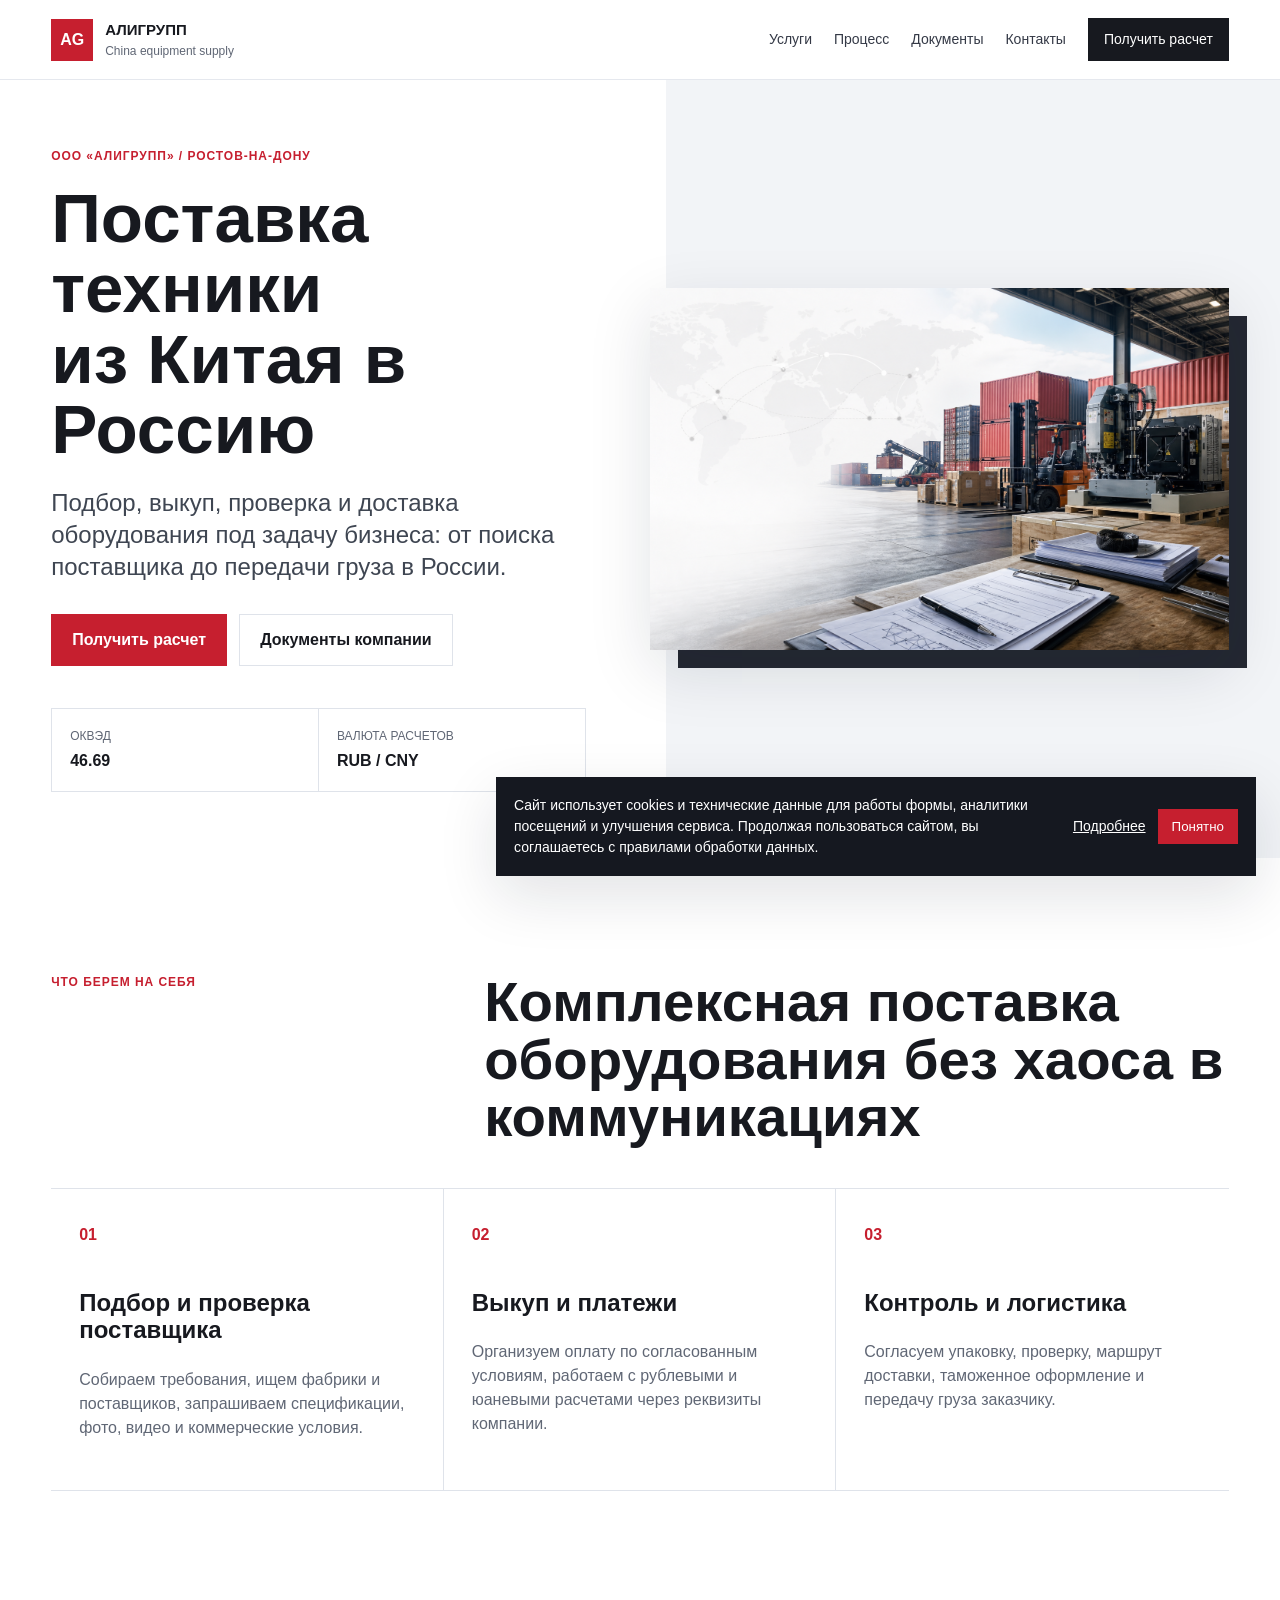
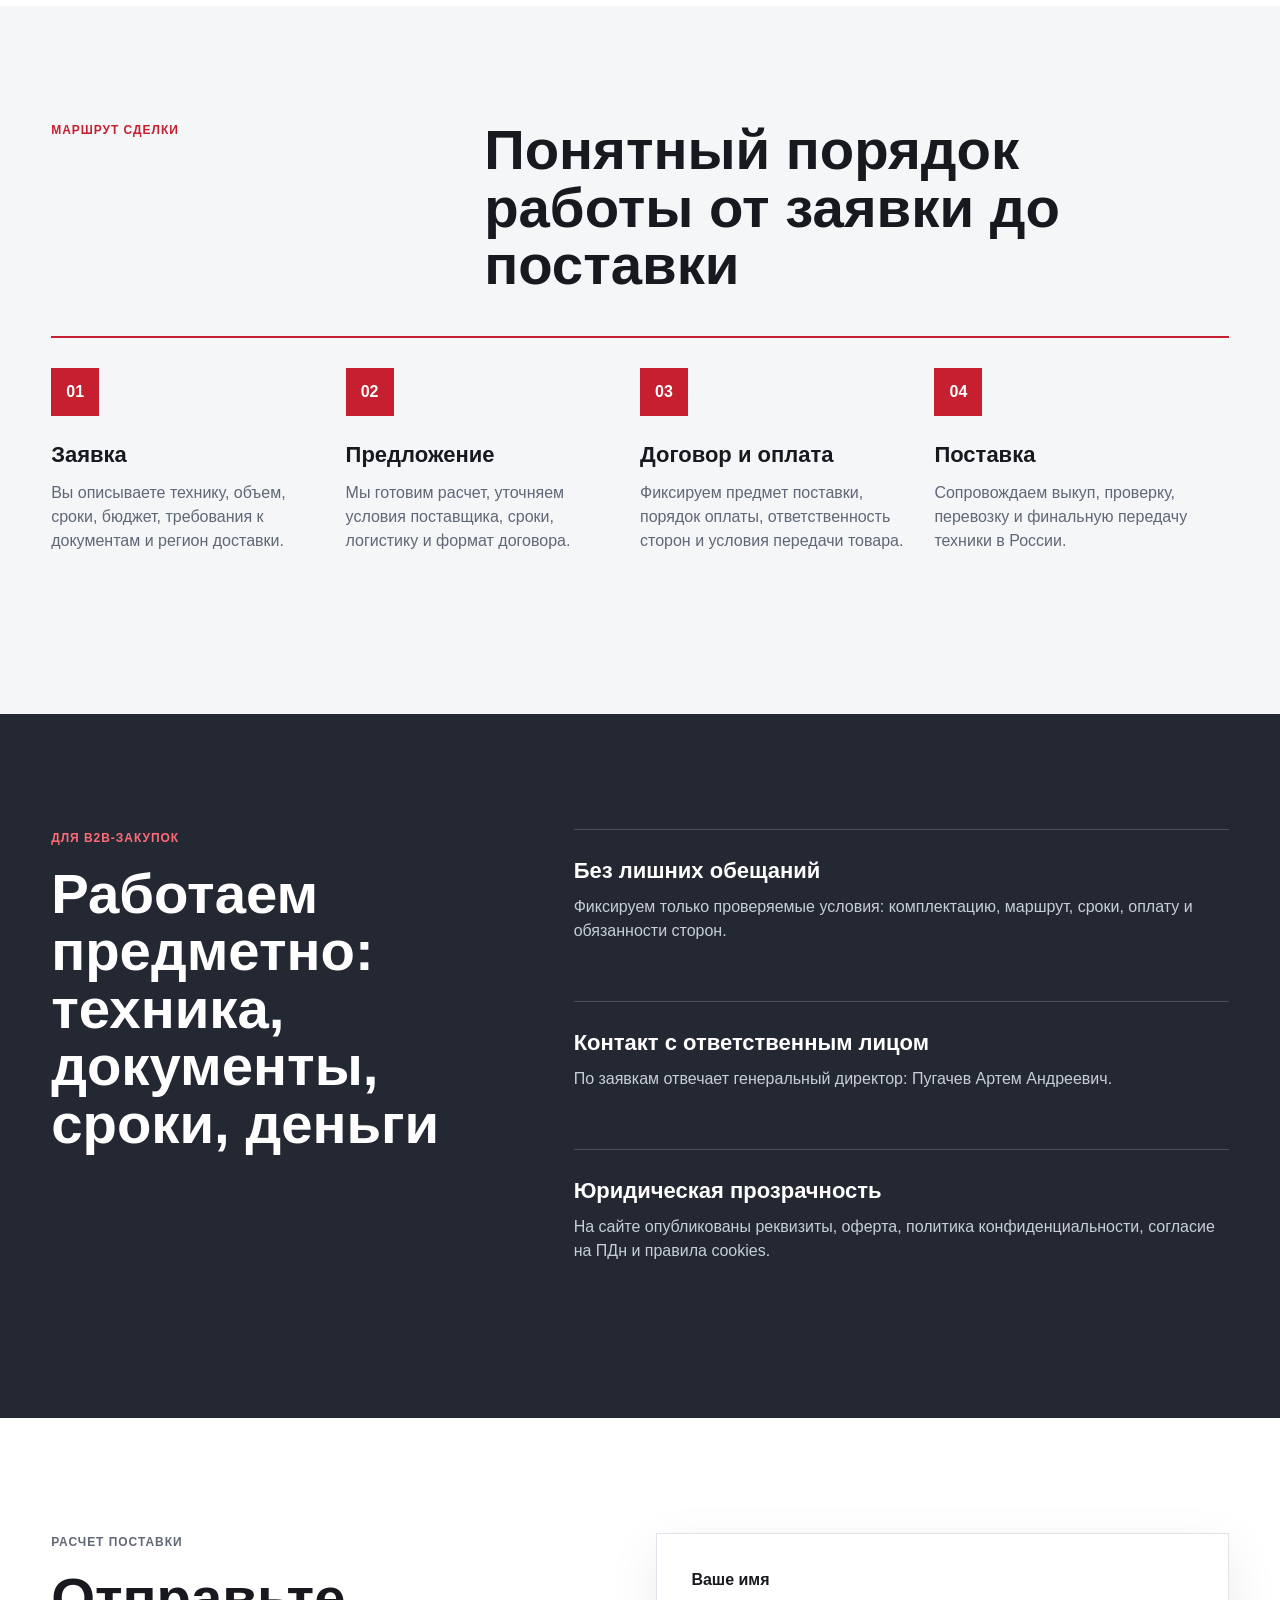
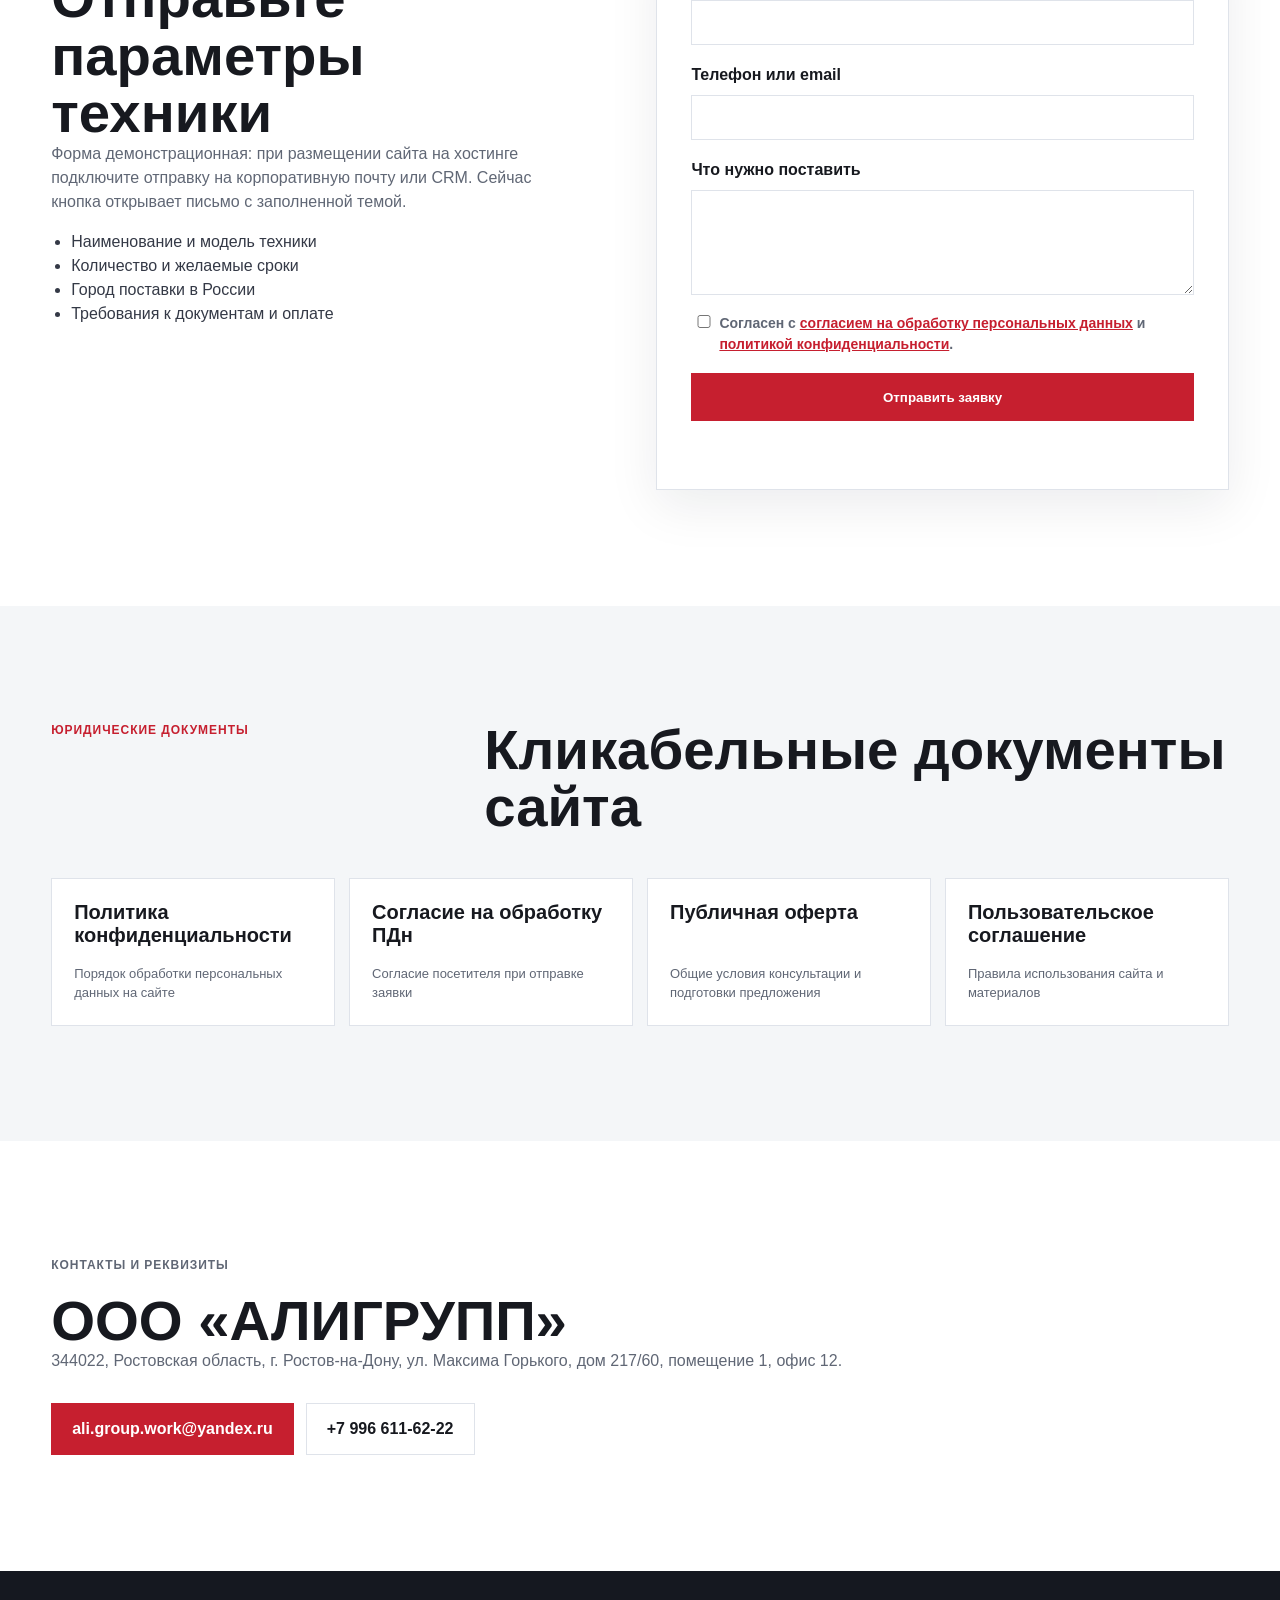
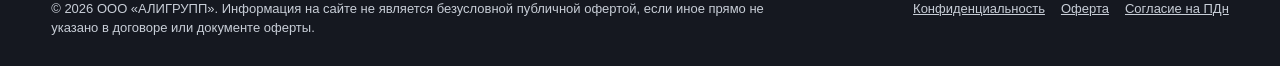
==== index.html @ bbbaea0d "initial" ====
<!doctype html>
<html lang="ru">
  <head>
    <meta charset="utf-8">
    <meta name="viewport" content="width=device-width, initial-scale=1">
    <title>АЛИГРУПП - поставка техники из Китая в Россию</title>
    <meta name="description" content="ООО «АЛИГРУПП»: подбор, выкуп, проверка и доставка оборудования из Китая в Россию для бизнеса.">
    <link rel="stylesheet" href="styles.css">
  </head>
  <body>
    <header class="site-header">
      <a class="brand" href="#top" aria-label="АЛИГРУПП">
        <span class="brand-mark">AG</span>
        <span>
          <strong>АЛИГРУПП</strong>
          <small>China equipment supply</small>
        </span>
      </a>
      <button class="menu-button" type="button" aria-expanded="false" aria-controls="site-nav">Меню</button>
      <nav id="site-nav" class="site-nav" aria-label="Основная навигация">
        <a href="#services">Услуги</a>
        <a href="#process">Процесс</a>
        <a href="#documents">Документы</a>
        <a href="#contacts">Контакты</a>
        <a class="nav-cta" href="#request">Получить расчет</a>
      </nav>
    </header>

    <main id="top">
      <section class="hero">
        <div class="hero-copy">
          <p class="section-code">ООО «АЛИГРУПП» / Ростов-на-Дону</p>
          <h1><span>Поставка техники</span><span>из Китая в Россию</span></h1>
          <p class="hero-lead">Подбор, выкуп, проверка и доставка оборудования под задачу бизнеса: от поиска поставщика до передачи груза в России.</p>
          <div class="hero-actions">
            <a class="button primary" href="#request">Получить расчет</a>
            <a class="button secondary" href="#documents">Документы компании</a>
          </div>
          <dl class="hero-facts">
            <div>
              <dt>ОКВЭД</dt>
              <dd>46.69</dd>
            </div>
            <div>
              <dt>Валюта расчетов</dt>
              <dd>RUB / CNY</dd>
            </div>
          </dl>
        </div>
        <div class="hero-media" aria-label="Логистика и техника">
          <img src="assets/hero-logistics.png" alt="Склад, оборудование и контейнеры для международной поставки">
        </div>
      </section>

      <section id="services" class="section services-section">
        <div class="section-head">
          <p class="section-code">Что берем на себя</p>
          <h2>Комплексная поставка оборудования без хаоса в коммуникациях</h2>
        </div>
        <div class="service-list">
          <article>
            <span>01</span>
            <h3>Подбор и проверка поставщика</h3>
            <p>Собираем требования, ищем фабрики и поставщиков, запрашиваем спецификации, фото, видео и коммерческие условия.</p>
          </article>
          <article>
            <span>02</span>
            <h3>Выкуп и платежи</h3>
            <p>Организуем оплату по согласованным условиям, работаем с рублевыми и юаневыми расчетами через реквизиты компании.</p>
          </article>
          <article>
            <span>03</span>
            <h3>Контроль и логистика</h3>
            <p>Согласуем упаковку, проверку, маршрут доставки, таможенное оформление и передачу груза заказчику.</p>
          </article>
        </div>
      </section>

      <section id="process" class="section process-section">
        <div class="process-intro">
          <p class="section-code">Маршрут сделки</p>
          <h2>Понятный порядок работы от заявки до поставки</h2>
        </div>
        <ol class="timeline">
          <li>
            <strong>Заявка</strong>
            <p>Вы описываете технику, объем, сроки, бюджет, требования к документам и регион доставки.</p>
          </li>
          <li>
            <strong>Предложение</strong>
            <p>Мы готовим расчет, уточняем условия поставщика, сроки, логистику и формат договора.</p>
          </li>
          <li>
            <strong>Договор и оплата</strong>
            <p>Фиксируем предмет поставки, порядок оплаты, ответственность сторон и условия передачи товара.</p>
          </li>
          <li>
            <strong>Поставка</strong>
            <p>Сопровождаем выкуп, проверку, перевозку и финальную передачу техники в России.</p>
          </li>
        </ol>
      </section>

      <section class="section trust-section">
        <div>
          <p class="section-code">Для B2B-закупок</p>
          <h2>Работаем предметно: техника, документы, сроки, деньги</h2>
        </div>
        <div class="trust-grid">
          <div>
            <strong>Без лишних обещаний</strong>
            <p>Фиксируем только проверяемые условия: комплектацию, маршрут, сроки, оплату и обязанности сторон.</p>
          </div>
          <div>
            <strong>Контакт с ответственным лицом</strong>
            <p>По заявкам отвечает генеральный директор: Пугачев Артем Андреевич.</p>
          </div>
          <div>
            <strong>Юридическая прозрачность</strong>
            <p>На сайте опубликованы реквизиты, оферта, политика конфиденциальности, согласие на ПДн и правила cookies.</p>
          </div>
        </div>
      </section>

      <section id="request" class="section request-section">
        <div class="request-copy">
          <p class="section-code">Расчет поставки</p>
          <h2>Отправьте параметры техники</h2>
          <p>Форма демонстрационная: при размещении сайта на хостинге подключите отправку на корпоративную почту или CRM. Сейчас кнопка открывает письмо с заполненной темой.</p>
          <ul>
            <li>Наименование и модель техники</li>
            <li>Количество и желаемые сроки</li>
            <li>Город поставки в России</li>
            <li>Требования к документам и оплате</li>
          </ul>
        </div>
        <form class="request-form" id="request-form">
          <label>
            <span>Ваше имя</span>
            <input name="name" autocomplete="name" required>
          </label>
          <label>
            <span>Телефон или email</span>
            <input name="contact" autocomplete="email" required>
          </label>
          <label>
            <span>Что нужно поставить</span>
            <textarea name="message" rows="5" required></textarea>
          </label>
          <label class="checkbox-row">
            <input type="checkbox" required>
            <span>Согласен с <a href="docs/consent.html" target="_blank" rel="noopener">согласием на обработку персональных данных</a> и <a href="docs/privacy.html" target="_blank" rel="noopener">политикой конфиденциальности</a>.</span>
          </label>
          <button class="button primary full" type="submit">Отправить заявку</button>
          <p class="form-note" id="form-note" role="status"></p>
        </form>
      </section>

      <section id="documents" class="section documents-section">
        <div class="section-head">
          <p class="section-code">Юридические документы</p>
          <h2>Кликабельные документы сайта</h2>
        </div>
        <div class="document-list">
          <a href="docs/privacy.html" target="_blank" rel="noopener">
            <span>Политика конфиденциальности</span>
            <small>Порядок обработки персональных данных на сайте</small>
          </a>
          <a href="docs/consent.html" target="_blank" rel="noopener">
            <span>Согласие на обработку ПДн</span>
            <small>Согласие посетителя при отправке заявки</small>
          </a>
          <a href="docs/offer.html" target="_blank" rel="noopener">
            <span>Публичная оферта</span>
            <small>Общие условия консультации и подготовки предложения</small>
          </a>
          <a href="docs/user-agreement.html" target="_blank" rel="noopener">
            <span>Пользовательское соглашение</span>
            <small>Правила использования сайта и материалов</small>
          </a>
        </div>
      </section>

      <section id="contacts" class="section contacts-section">
        <div>
          <p class="section-code">Контакты и реквизиты</p>
          <h2>ООО «АЛИГРУПП»</h2>
          <p>344022, Ростовская область, г. Ростов-на-Дону, ул. Максима Горького, дом 217/60, помещение 1, офис 12.</p>
          <div class="contact-actions">
            <a class="button primary" href="mailto:ali.group.work@yandex.ru">ali.group.work@yandex.ru</a>
            <a class="button secondary" href="tel:+79966116222">+7 996 611-62-22</a>
          </div>
        </div>
      </section>
    </main>

    <footer class="site-footer">
      <p>© 2026 ООО «АЛИГРУПП». Информация на сайте не является безусловной публичной офертой, если иное прямо не указано в договоре или документе оферты.</p>
      <div>
        <a href="docs/privacy.html">Конфиденциальность</a>
        <a href="docs/offer.html">Оферта</a>
        <a href="docs/consent.html">Согласие на ПДн</a>
      </div>
    </footer>

    <aside class="cookie-banner" id="cookie-banner" aria-label="Уведомление об использовании cookies">
      <p>Сайт использует cookies и технические данные для работы формы, аналитики посещений и улучшения сервиса. Продолжая пользоваться сайтом, вы соглашаетесь с правилами обработки данных.</p>
      <div>
        <a href="docs/privacy.html">Подробнее</a>
        <button type="button" id="accept-cookies">Понятно</button>
      </div>
    </aside>

    <script src="script.js"></script>
  </body>
</html>
---- styles.css ----
:root {
  --bg: #ffffff;
  --ink: #17191f;
  --muted: #606775;
  --line: #dfe3ea;
  --soft: #f4f6f8;
  --dark: #242832;
  --red: #c61f2f;
  --red-dark: #9f1724;
  --steel: #7c8795;
  --shadow: 0 20px 60px rgba(17, 24, 39, 0.12);
}

* {
  box-sizing: border-box;
}

html {
  scroll-behavior: smooth;
}

body {
  margin: 0;
  font-family: Inter, "Segoe UI", Arial, sans-serif;
  color: var(--ink);
  background: var(--bg);
  line-height: 1.5;
  overflow-x: hidden;
}

a {
  color: inherit;
}

img {
  display: block;
  max-width: 100%;
}

.site-header {
  position: sticky;
  top: 0;
  z-index: 20;
  display: flex;
  align-items: center;
  justify-content: space-between;
  gap: 24px;
  padding: 18px clamp(20px, 4vw, 64px);
  background: rgba(255, 255, 255, 0.92);
  border-bottom: 1px solid rgba(223, 227, 234, 0.8);
  backdrop-filter: blur(16px);
}

.brand {
  display: flex;
  align-items: center;
  gap: 12px;
  min-width: 0;
  text-decoration: none;
}

.brand-mark {
  display: grid;
  width: 42px;
  height: 42px;
  place-items: center;
  color: #fff;
  background: var(--red);
  font-weight: 800;
}

.brand strong {
  display: block;
  font-size: 15px;
  letter-spacing: 0;
}

.brand small {
  display: block;
  color: var(--muted);
  font-size: 12px;
}

.site-nav {
  display: flex;
  align-items: center;
  gap: 22px;
  color: #343946;
  font-size: 14px;
}

.site-nav a {
  text-decoration: none;
}

.nav-cta {
  padding: 11px 16px;
  color: #fff;
  background: var(--ink);
}

.menu-button {
  display: none;
  flex: 0 0 auto;
  border: 1px solid var(--line);
  background: #fff;
  padding: 10px 14px;
  font: inherit;
}

.hero {
  display: grid;
  grid-template-columns: minmax(0, 0.48fr) minmax(420px, 0.52fr);
  gap: clamp(28px, 5vw, 72px);
  align-items: center;
  padding: clamp(42px, 5.2vw, 74px) clamp(20px, 4vw, 64px);
  background: linear-gradient(90deg, #fff 0%, #fff 52%, #f2f4f7 52%, #f2f4f7 100%);
}

.section-code {
  margin: 0 0 18px;
  color: var(--red);
  font-size: 12px;
  font-weight: 800;
  letter-spacing: 0.08em;
  text-transform: uppercase;
}

h1,
h2,
h3,
p {
  margin-top: 0;
}

h1 {
  max-width: 720px;
  margin-bottom: 22px;
  font-size: clamp(42px, 5.4vw, 74px);
  line-height: 1.02;
  letter-spacing: 0;
}

h1 span {
  display: block;
}

.hero-lead {
  max-width: 620px;
  color: #3f4652;
  font-size: clamp(18px, 2vw, 24px);
  line-height: 1.35;
}

.hero-actions,
.contact-actions {
  display: flex;
  flex-wrap: wrap;
  gap: 12px;
  margin-top: 30px;
}

.button {
  display: inline-flex;
  align-items: center;
  justify-content: center;
  min-height: 48px;
  padding: 13px 20px;
  border: 1px solid transparent;
  font-weight: 750;
  text-decoration: none;
  cursor: pointer;
}

.button.primary {
  color: #fff;
  background: var(--red);
}

.button.primary:hover,
.button.primary:focus-visible {
  background: var(--red-dark);
}

.button.secondary {
  color: var(--ink);
  background: #fff;
  border-color: var(--line);
}

.button.full {
  width: 100%;
}

.hero-facts {
  display: grid;
  grid-template-columns: repeat(2, minmax(0, 1fr));
  gap: 1px;
  max-width: 620px;
  margin: 42px 0 0;
  background: var(--line);
  border: 1px solid var(--line);
}

.hero-facts div {
  padding: 18px;
  background: #fff;
}

dt {
  color: var(--muted);
  font-size: 12px;
  text-transform: uppercase;
}

dd {
  margin: 4px 0 0;
  font-weight: 800;
}

.hero-media {
  position: relative;
}

.hero-media::before {
  content: "";
  position: absolute;
  inset: 28px -18px -18px 28px;
  background: var(--dark);
}

.hero-media img {
  position: relative;
  width: 100%;
  aspect-ratio: 16 / 10;
  object-fit: cover;
  box-shadow: var(--shadow);
}

.section {
  padding: clamp(72px, 9vw, 128px) clamp(20px, 4vw, 64px);
}

.section-head,
.process-intro {
  display: grid;
  grid-template-columns: minmax(180px, 0.35fr) minmax(0, 0.65fr);
  gap: 32px;
  align-items: start;
  margin-bottom: 42px;
}

h2 {
  max-width: 820px;
  margin-bottom: 0;
  font-size: clamp(32px, 4.4vw, 62px);
  line-height: 1.02;
  letter-spacing: 0;
}

h3 {
  font-size: 24px;
  line-height: 1.15;
}

.service-list {
  display: grid;
  grid-template-columns: repeat(3, minmax(0, 1fr));
  border-top: 1px solid var(--line);
  border-bottom: 1px solid var(--line);
}

.service-list article {
  min-height: 280px;
  padding: 34px 28px;
  border-right: 1px solid var(--line);
}

.service-list article:last-child {
  border-right: 0;
}

.service-list span {
  display: block;
  margin-bottom: 42px;
  color: var(--red);
  font-weight: 800;
}

.service-list p,
.timeline p,
.trust-grid p,
.request-copy p,
.contacts-section p {
  color: var(--muted);
}

.process-section,
.documents-section {
  background: var(--soft);
}

.timeline {
  display: grid;
  grid-template-columns: repeat(4, minmax(0, 1fr));
  gap: 0;
  padding: 0;
  margin: 0;
  list-style: none;
  counter-reset: steps;
}

.timeline li {
  position: relative;
  padding: 30px 24px 30px 0;
  border-top: 2px solid var(--red);
}

.timeline li::before {
  counter-increment: steps;
  content: counter(steps, decimal-leading-zero);
  display: inline-grid;
  width: 48px;
  height: 48px;
  margin-bottom: 22px;
  place-items: center;
  color: #fff;
  background: var(--red);
  font-weight: 800;
}

.timeline strong {
  display: block;
  margin-bottom: 10px;
  font-size: 22px;
}

.trust-section {
  display: grid;
  grid-template-columns: minmax(260px, 0.42fr) minmax(0, 0.58fr);
  gap: 48px;
  color: #fff;
  background: var(--dark);
}

.trust-section .section-code {
  color: #ff6c78;
}

.trust-grid {
  display: grid;
  gap: 18px;
}

.trust-grid div {
  padding: 24px 0;
  border-top: 1px solid rgba(255, 255, 255, 0.18);
}

.trust-grid strong {
  display: block;
  margin-bottom: 8px;
  font-size: 22px;
}

.trust-grid p {
  color: #c8ced7;
}

.request-section {
  display: grid;
  grid-template-columns: minmax(260px, 0.48fr) minmax(320px, 0.52fr);
  gap: clamp(32px, 6vw, 86px);
  align-items: start;
}

.request-copy ul {
  padding-left: 20px;
  color: #343946;
}

.request-form {
  padding: 34px;
  background: #fff;
  border: 1px solid var(--line);
  box-shadow: 0 16px 48px rgba(17, 24, 39, 0.08);
}

.request-form label {
  display: grid;
  gap: 8px;
  margin-bottom: 18px;
  font-weight: 750;
}

input,
textarea {
  width: 100%;
  border: 1px solid var(--line);
  padding: 14px 14px;
  font: 16px/1.4 inherit;
  color: var(--ink);
  background: #fff;
}

textarea {
  resize: vertical;
}

input:focus,
textarea:focus,
button:focus-visible,
a:focus-visible {
  outline: 3px solid rgba(198, 31, 47, 0.22);
  outline-offset: 2px;
}

.checkbox-row {
  grid-template-columns: 20px 1fr;
  align-items: start;
  color: var(--muted);
  font-size: 14px;
  font-weight: 500;
}

.checkbox-row input {
  width: 18px;
  margin-top: 2px;
}

.checkbox-row a {
  color: var(--red);
}

.form-note {
  min-height: 20px;
  margin: 14px 0 0;
  color: var(--muted);
  font-size: 14px;
}

.document-list {
  display: grid;
  grid-template-columns: repeat(4, minmax(0, 1fr));
  gap: 14px;
}

.document-list a {
  display: grid;
  min-height: 148px;
  align-content: space-between;
  padding: 22px;
  color: var(--ink);
  background: #fff;
  border: 1px solid var(--line);
  text-decoration: none;
}

.document-list a:hover {
  border-color: var(--red);
}

.document-list span {
  font-size: 20px;
  font-weight: 800;
  line-height: 1.15;
}

.document-list small {
  color: var(--muted);
  font-size: 13px;
}

.contacts-section {
  max-width: 980px;
}

.requisites {
  display: grid;
  gap: 0;
  margin: 0;
  border-top: 1px solid var(--line);
}

.requisites div {
  display: grid;
  grid-template-columns: 170px 1fr;
  gap: 20px;
  padding: 16px 0;
  border-bottom: 1px solid var(--line);
}

.requisites dd {
  word-break: break-word;
}

.site-footer {
  display: flex;
  justify-content: space-between;
  gap: 28px;
  padding: 28px clamp(20px, 4vw, 64px);
  color: #c8ced7;
  background: #151820;
  font-size: 13px;
}

.site-footer p {
  max-width: 760px;
  margin: 0;
}

.site-footer div {
  display: flex;
  flex-wrap: wrap;
  gap: 16px;
}

.cookie-banner {
  position: fixed;
  right: 24px;
  bottom: 24px;
  z-index: 30;
  display: grid;
  grid-template-columns: 1fr auto;
  gap: 18px;
  max-width: 760px;
  padding: 18px;
  color: #fff;
  background: #151820;
  box-shadow: var(--shadow);
}

.cookie-banner[hidden] {
  display: none;
}

.cookie-banner p {
  margin: 0;
  font-size: 14px;
}

.cookie-banner div {
  display: flex;
  align-items: center;
  gap: 12px;
}

.cookie-banner a {
  color: #fff;
  font-size: 14px;
}

.cookie-banner button {
  border: 0;
  padding: 10px 14px;
  color: #fff;
  background: var(--red);
  font: 750 14px/1 inherit;
  cursor: pointer;
}

@media (max-width: 980px) {
  .menu-button {
    display: inline-flex;
  }

  .site-nav {
    position: absolute;
    top: 100%;
    right: 20px;
    left: 20px;
    display: none;
    flex-direction: column;
    align-items: stretch;
    padding: 16px;
    background: #fff;
    border: 1px solid var(--line);
    box-shadow: var(--shadow);
  }

  .site-nav.open {
    display: flex;
  }

  .hero,
  .section-head,
  .process-intro,
  .trust-section,
  .request-section,
  .contacts-section {
    grid-template-columns: 1fr;
  }

  .hero {
    min-height: auto;
    background: #fff;
  }

  .hero-media::before {
    inset: 18px -10px -10px 18px;
  }

  .service-list,
  .timeline,
  .document-list {
    grid-template-columns: 1fr 1fr;
  }
}

@media (max-width: 640px) {
  .site-header {
    justify-content: flex-start;
    padding: 14px 16px;
  }

  .menu-button {
    position: relative;
    width: 44px;
    height: 44px;
    margin-left: 14px;
    padding: 0;
    overflow: hidden;
    color: transparent;
  }

  .menu-button::before {
    content: "";
    position: absolute;
    left: 12px;
    top: 14px;
    width: 18px;
    height: 2px;
    background: var(--ink);
    box-shadow: 0 7px 0 var(--ink), 0 14px 0 var(--ink);
  }

  .brand small {
    display: none;
  }

  h1 {
    font-size: 32px;
    line-height: 1.06;
  }

  .hero-lead {
    font-size: 18px;
  }

  .hero-copy,
  .hero-media {
    max-width: 350px;
  }

  .hero-actions .button,
  .contact-actions .button {
    width: 100%;
  }

  .hero-media::before {
    inset: 10px -6px -6px 10px;
  }

  .hero-facts,
  .service-list,
  .timeline,
  .document-list {
    grid-template-columns: 1fr;
  }

  .service-list article {
    min-height: auto;
    border-right: 0;
    border-bottom: 1px solid var(--line);
  }

  .request-form {
    padding: 22px;
  }

  .requisites div {
    grid-template-columns: 1fr;
    gap: 4px;
  }

  .site-footer,
  .cookie-banner {
    display: grid;
  }

  .cookie-banner {
    right: 12px;
    bottom: 12px;
    left: 12px;
    grid-template-columns: 1fr;
    max-width: calc(100vw - 24px);
  }
}
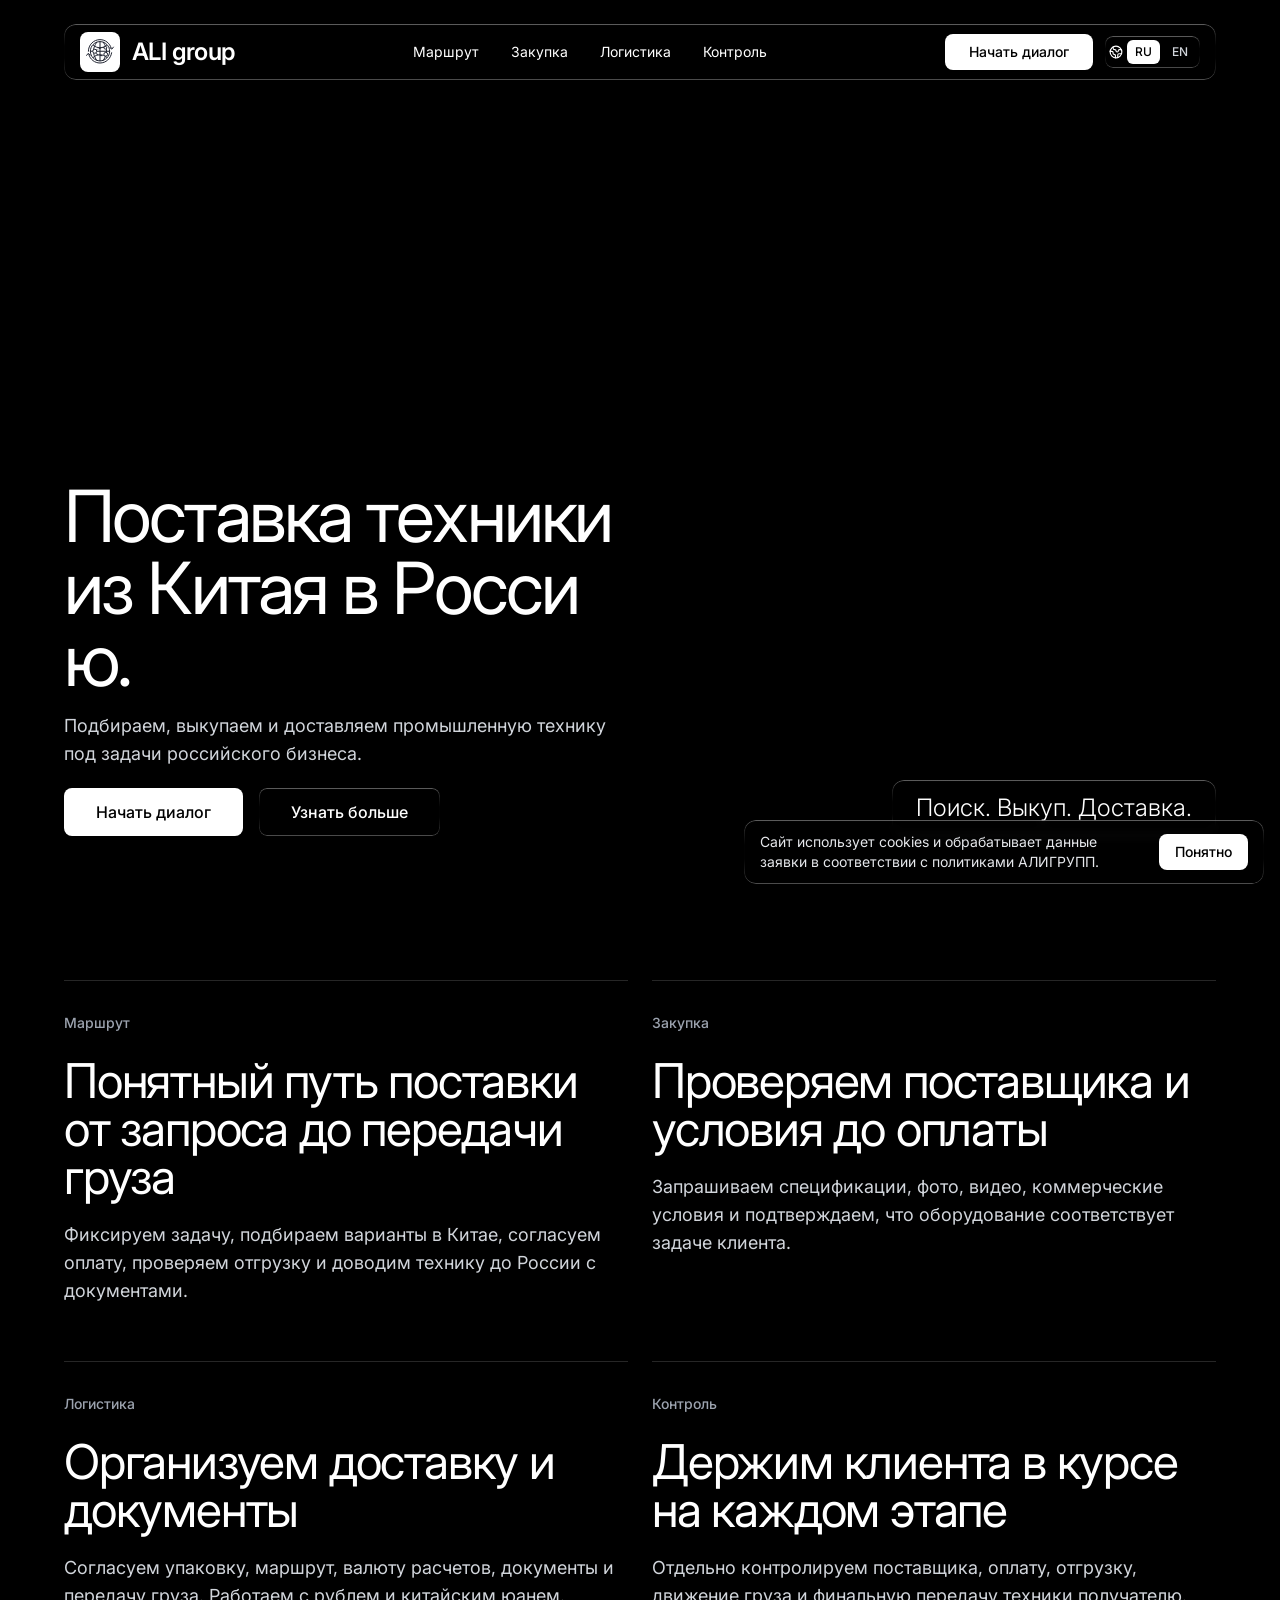
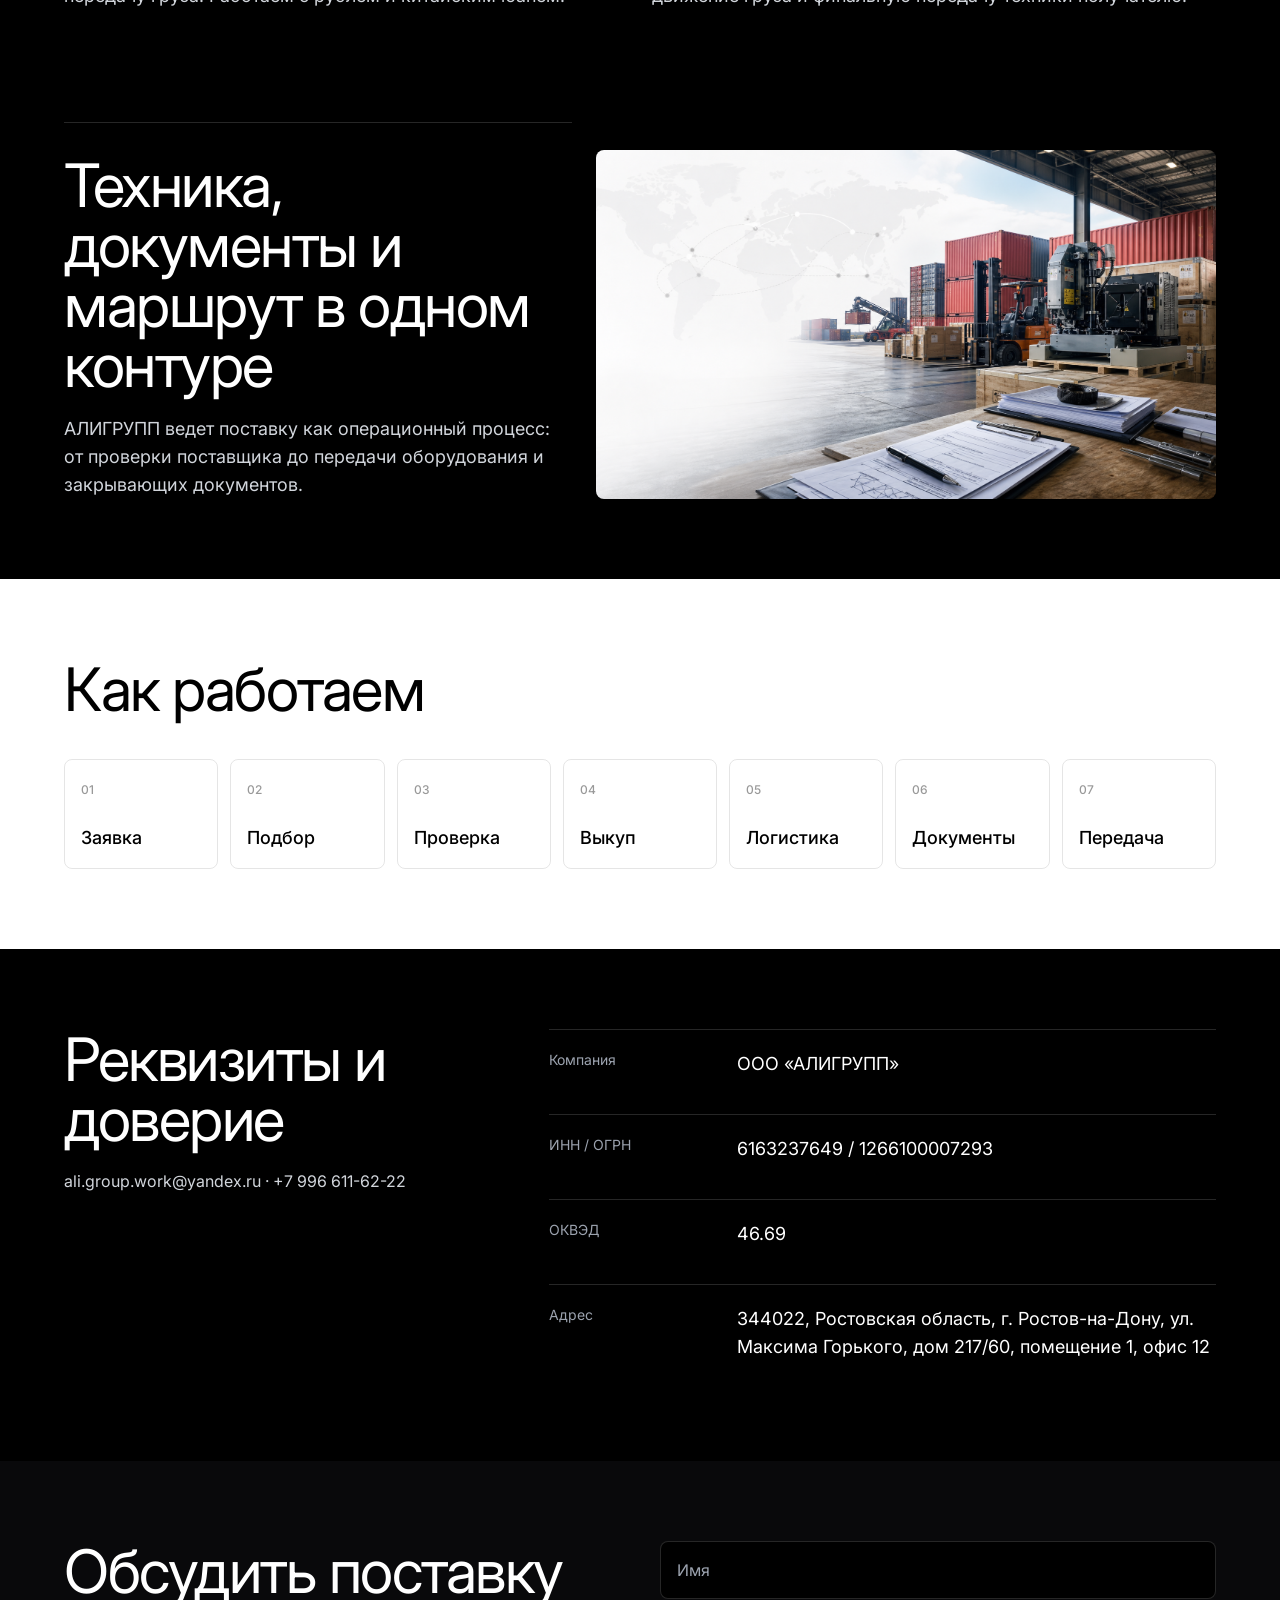
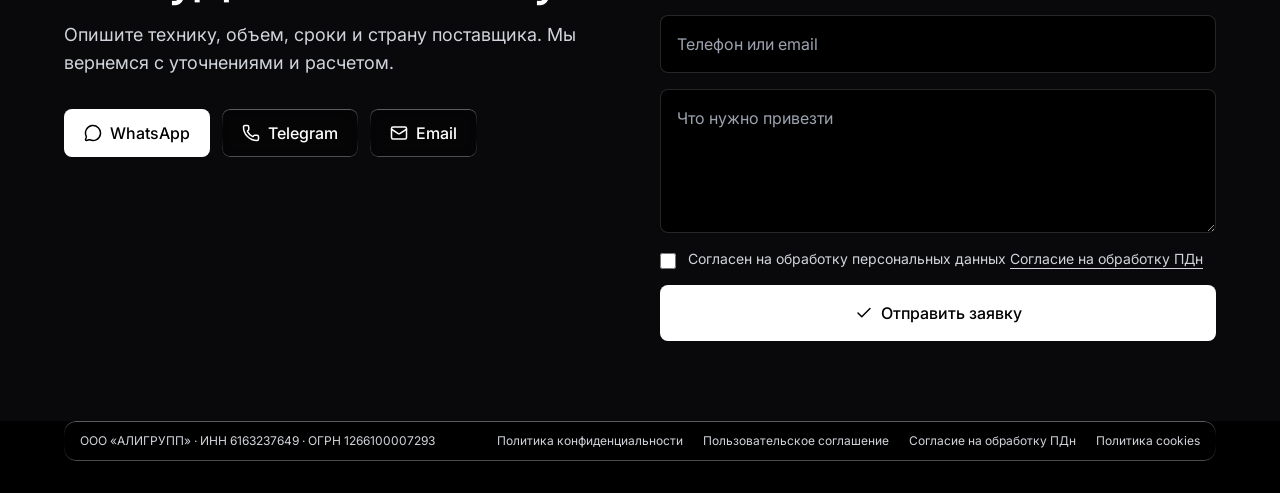
==== commit 1574eaee: "anims" ====
--- a/index.html
+++ b/index.html
@@ -1,216 +1,32 @@
 <!doctype html>
 <html lang="ru">
   <head>
-    <meta charset="utf-8">
-    <meta name="viewport" content="width=device-width, initial-scale=1">
-    <title>АЛИГРУПП - поставка техники из Китая в Россию</title>
-    <meta name="description" content="ООО «АЛИГРУПП»: подбор, выкуп, проверка и доставка оборудования из Китая в Россию для бизнеса.">
-    <link rel="stylesheet" href="styles.css">
+    <meta charset="UTF-8" />
+    <meta name="viewport" content="width=device-width, initial-scale=1.0" />
+    <title>АЛИГРУПП - поставка техники и оборудования из Китая в Россию</title>
+    <meta
+      name="description"
+      content="ООО «АЛИГРУПП»: подбор поставщика, выкуп, проверка, документы и логистика техники из Китая в Россию. Ростов-на-Дону, ИНН 6163237649."
+    />
+    <meta name="theme-color" content="#000000" />
+    <meta property="og:type" content="website" />
+    <meta property="og:title" content="АЛИГРУПП - поставка техники из Китая в Россию" />
+    <meta
+      property="og:description"
+      content="Поставка промышленной техники из Китая: подбор, закупка, контроль, логистика и документы."
+    />
+    <meta property="og:image" content="/hero-logistics.png" />
+    <meta property="og:locale" content="ru_RU" />
+    <meta name="twitter:card" content="summary_large_image" />
+    <link rel="preconnect" href="https://fonts.googleapis.com" />
+    <link rel="preconnect" href="https://fonts.gstatic.com" crossorigin />
+    <link href="https://fonts.googleapis.com/css2?family=Inter:wght@300;400;500;600&display=swap" rel="stylesheet" />
+    <link rel="icon" href="/logo.svg" type="image/svg+xml" />
+    <link rel="manifest" href="/site.webmanifest" />
+    <script type="module" crossorigin src="/assets/index-BDWElIlj.js"></script>
+    <link rel="stylesheet" crossorigin href="/assets/index-CNTruBJc.css">
   </head>
   <body>
-    <header class="site-header">
-      <a class="brand" href="#top" aria-label="АЛИГРУПП">
-        <span class="brand-mark">AG</span>
-        <span>
-          <strong>АЛИГРУПП</strong>
-          <small>China equipment supply</small>
-        </span>
-      </a>
-      <button class="menu-button" type="button" aria-expanded="false" aria-controls="site-nav">Меню</button>
-      <nav id="site-nav" class="site-nav" aria-label="Основная навигация">
-        <a href="#services">Услуги</a>
-        <a href="#process">Процесс</a>
-        <a href="#documents">Документы</a>
-        <a href="#contacts">Контакты</a>
-        <a class="nav-cta" href="#request">Получить расчет</a>
-      </nav>
-    </header>
-
-    <main id="top">
-      <section class="hero">
-        <div class="hero-copy">
-          <p class="section-code">ООО «АЛИГРУПП» / Ростов-на-Дону</p>
-          <h1><span>Поставка техники</span><span>из Китая в Россию</span></h1>
-          <p class="hero-lead">Подбор, выкуп, проверка и доставка оборудования под задачу бизнеса: от поиска поставщика до передачи груза в России.</p>
-          <div class="hero-actions">
-            <a class="button primary" href="#request">Получить расчет</a>
-            <a class="button secondary" href="#documents">Документы компании</a>
-          </div>
-          <dl class="hero-facts">
-            <div>
-              <dt>ОКВЭД</dt>
-              <dd>46.69</dd>
-            </div>
-            <div>
-              <dt>Валюта расчетов</dt>
-              <dd>RUB / CNY</dd>
-            </div>
-          </dl>
-        </div>
-        <div class="hero-media" aria-label="Логистика и техника">
-          <img src="assets/hero-logistics.png" alt="Склад, оборудование и контейнеры для международной поставки">
-        </div>
-      </section>
-
-      <section id="services" class="section services-section">
-        <div class="section-head">
-          <p class="section-code">Что берем на себя</p>
-          <h2>Комплексная поставка оборудования без хаоса в коммуникациях</h2>
-        </div>
-        <div class="service-list">
-          <article>
-            <span>01</span>
-            <h3>Подбор и проверка поставщика</h3>
-            <p>Собираем требования, ищем фабрики и поставщиков, запрашиваем спецификации, фото, видео и коммерческие условия.</p>
-          </article>
-          <article>
-            <span>02</span>
-            <h3>Выкуп и платежи</h3>
-            <p>Организуем оплату по согласованным условиям, работаем с рублевыми и юаневыми расчетами через реквизиты компании.</p>
-          </article>
-          <article>
-            <span>03</span>
-            <h3>Контроль и логистика</h3>
-            <p>Согласуем упаковку, проверку, маршрут доставки, таможенное оформление и передачу груза заказчику.</p>
-          </article>
-        </div>
-      </section>
-
-      <section id="process" class="section process-section">
-        <div class="process-intro">
-          <p class="section-code">Маршрут сделки</p>
-          <h2>Понятный порядок работы от заявки до поставки</h2>
-        </div>
-        <ol class="timeline">
-          <li>
-            <strong>Заявка</strong>
-            <p>Вы описываете технику, объем, сроки, бюджет, требования к документам и регион доставки.</p>
-          </li>
-          <li>
-            <strong>Предложение</strong>
-            <p>Мы готовим расчет, уточняем условия поставщика, сроки, логистику и формат договора.</p>
-          </li>
-          <li>
-            <strong>Договор и оплата</strong>
-            <p>Фиксируем предмет поставки, порядок оплаты, ответственность сторон и условия передачи товара.</p>
-          </li>
-          <li>
-            <strong>Поставка</strong>
-            <p>Сопровождаем выкуп, проверку, перевозку и финальную передачу техники в России.</p>
-          </li>
-        </ol>
-      </section>
-
-      <section class="section trust-section">
-        <div>
-          <p class="section-code">Для B2B-закупок</p>
-          <h2>Работаем предметно: техника, документы, сроки, деньги</h2>
-        </div>
-        <div class="trust-grid">
-          <div>
-            <strong>Без лишних обещаний</strong>
-            <p>Фиксируем только проверяемые условия: комплектацию, маршрут, сроки, оплату и обязанности сторон.</p>
-          </div>
-          <div>
-            <strong>Контакт с ответственным лицом</strong>
-            <p>По заявкам отвечает генеральный директор: Пугачев Артем Андреевич.</p>
-          </div>
-          <div>
-            <strong>Юридическая прозрачность</strong>
-            <p>На сайте опубликованы реквизиты, оферта, политика конфиденциальности, согласие на ПДн и правила cookies.</p>
-          </div>
-        </div>
-      </section>
-
-      <section id="request" class="section request-section">
-        <div class="request-copy">
-          <p class="section-code">Расчет поставки</p>
-          <h2>Отправьте параметры техники</h2>
-          <p>Форма демонстрационная: при размещении сайта на хостинге подключите отправку на корпоративную почту или CRM. Сейчас кнопка открывает письмо с заполненной темой.</p>
-          <ul>
-            <li>Наименование и модель техники</li>
-            <li>Количество и желаемые сроки</li>
-            <li>Город поставки в России</li>
-            <li>Требования к документам и оплате</li>
-          </ul>
-        </div>
-        <form class="request-form" id="request-form">
-          <label>
-            <span>Ваше имя</span>
-            <input name="name" autocomplete="name" required>
-          </label>
-          <label>
-            <span>Телефон или email</span>
-            <input name="contact" autocomplete="email" required>
-          </label>
-          <label>
-            <span>Что нужно поставить</span>
-            <textarea name="message" rows="5" required></textarea>
-          </label>
-          <label class="checkbox-row">
-            <input type="checkbox" required>
-            <span>Согласен с <a href="docs/consent.html" target="_blank" rel="noopener">согласием на обработку персональных данных</a> и <a href="docs/privacy.html" target="_blank" rel="noopener">политикой конфиденциальности</a>.</span>
-          </label>
-          <button class="button primary full" type="submit">Отправить заявку</button>
-          <p class="form-note" id="form-note" role="status"></p>
-        </form>
-      </section>
-
-      <section id="documents" class="section documents-section">
-        <div class="section-head">
-          <p class="section-code">Юридические документы</p>
-          <h2>Кликабельные документы сайта</h2>
-        </div>
-        <div class="document-list">
-          <a href="docs/privacy.html" target="_blank" rel="noopener">
-            <span>Политика конфиденциальности</span>
-            <small>Порядок обработки персональных данных на сайте</small>
-          </a>
-          <a href="docs/consent.html" target="_blank" rel="noopener">
-            <span>Согласие на обработку ПДн</span>
-            <small>Согласие посетителя при отправке заявки</small>
-          </a>
-          <a href="docs/offer.html" target="_blank" rel="noopener">
-            <span>Публичная оферта</span>
-            <small>Общие условия консультации и подготовки предложения</small>
-          </a>
-          <a href="docs/user-agreement.html" target="_blank" rel="noopener">
-            <span>Пользовательское соглашение</span>
-            <small>Правила использования сайта и материалов</small>
-          </a>
-        </div>
-      </section>
-
-      <section id="contacts" class="section contacts-section">
-        <div>
-          <p class="section-code">Контакты и реквизиты</p>
-          <h2>ООО «АЛИГРУПП»</h2>
-          <p>344022, Ростовская область, г. Ростов-на-Дону, ул. Максима Горького, дом 217/60, помещение 1, офис 12.</p>
-          <div class="contact-actions">
-            <a class="button primary" href="mailto:ali.group.work@yandex.ru">ali.group.work@yandex.ru</a>
-            <a class="button secondary" href="tel:+79966116222">+7 996 611-62-22</a>
-          </div>
-        </div>
-      </section>
-    </main>
-
-    <footer class="site-footer">
-      <p>© 2026 ООО «АЛИГРУПП». Информация на сайте не является безусловной публичной офертой, если иное прямо не указано в договоре или документе оферты.</p>
-      <div>
-        <a href="docs/privacy.html">Конфиденциальность</a>
-        <a href="docs/offer.html">Оферта</a>
-        <a href="docs/consent.html">Согласие на ПДн</a>
-      </div>
-    </footer>
-
-    <aside class="cookie-banner" id="cookie-banner" aria-label="Уведомление об использовании cookies">
-      <p>Сайт использует cookies и технические данные для работы формы, аналитики посещений и улучшения сервиса. Продолжая пользоваться сайтом, вы соглашаетесь с правилами обработки данных.</p>
-      <div>
-        <a href="docs/privacy.html">Подробнее</a>
-        <button type="button" id="accept-cookies">Понятно</button>
-      </div>
-    </aside>
-
-    <script src="script.js"></script>
+    <div id="root"></div>
   </body>
 </html>
--- a/assets/index-CNTruBJc.css
+++ b/assets/index-CNTruBJc.css
@@ -0,0 +1 @@
+*,:before,:after{--tw-border-spacing-x: 0;--tw-border-spacing-y: 0;--tw-translate-x: 0;--tw-translate-y: 0;--tw-rotate: 0;--tw-skew-x: 0;--tw-skew-y: 0;--tw-scale-x: 1;--tw-scale-y: 1;--tw-pan-x: ;--tw-pan-y: ;--tw-pinch-zoom: ;--tw-scroll-snap-strictness: proximity;--tw-gradient-from-position: ;--tw-gradient-via-position: ;--tw-gradient-to-position: ;--tw-ordinal: ;--tw-slashed-zero: ;--tw-numeric-figure: ;--tw-numeric-spacing: ;--tw-numeric-fraction: ;--tw-ring-inset: ;--tw-ring-offset-width: 0px;--tw-ring-offset-color: #fff;--tw-ring-color: rgb(59 130 246 / .5);--tw-ring-offset-shadow: 0 0 #0000;--tw-ring-shadow: 0 0 #0000;--tw-shadow: 0 0 #0000;--tw-shadow-colored: 0 0 #0000;--tw-blur: ;--tw-brightness: ;--tw-contrast: ;--tw-grayscale: ;--tw-hue-rotate: ;--tw-invert: ;--tw-saturate: ;--tw-sepia: ;--tw-drop-shadow: ;--tw-backdrop-blur: ;--tw-backdrop-brightness: ;--tw-backdrop-contrast: ;--tw-backdrop-grayscale: ;--tw-backdrop-hue-rotate: ;--tw-backdrop-invert: ;--tw-backdrop-opacity: ;--tw-backdrop-saturate: ;--tw-backdrop-sepia: ;--tw-contain-size: ;--tw-contain-layout: ;--tw-contain-paint: ;--tw-contain-style: }::backdrop{--tw-border-spacing-x: 0;--tw-border-spacing-y: 0;--tw-translate-x: 0;--tw-translate-y: 0;--tw-rotate: 0;--tw-skew-x: 0;--tw-skew-y: 0;--tw-scale-x: 1;--tw-scale-y: 1;--tw-pan-x: ;--tw-pan-y: ;--tw-pinch-zoom: ;--tw-scroll-snap-strictness: proximity;--tw-gradient-from-position: ;--tw-gradient-via-position: ;--tw-gradient-to-position: ;--tw-ordinal: ;--tw-slashed-zero: ;--tw-numeric-figure: ;--tw-numeric-spacing: ;--tw-numeric-fraction: ;--tw-ring-inset: ;--tw-ring-offset-width: 0px;--tw-ring-offset-color: #fff;--tw-ring-color: rgb(59 130 246 / .5);--tw-ring-offset-shadow: 0 0 #0000;--tw-ring-shadow: 0 0 #0000;--tw-shadow: 0 0 #0000;--tw-shadow-colored: 0 0 #0000;--tw-blur: ;--tw-brightness: ;--tw-contrast: ;--tw-grayscale: ;--tw-hue-rotate: ;--tw-invert: ;--tw-saturate: ;--tw-sepia: ;--tw-drop-shadow: ;--tw-backdrop-blur: ;--tw-backdrop-brightness: ;--tw-backdrop-contrast: ;--tw-backdrop-grayscale: ;--tw-backdrop-hue-rotate: ;--tw-backdrop-invert: ;--tw-backdrop-opacity: ;--tw-backdrop-saturate: ;--tw-backdrop-sepia: ;--tw-contain-size: ;--tw-contain-layout: ;--tw-contain-paint: ;--tw-contain-style: }*,:before,:after{box-sizing:border-box;border-width:0;border-style:solid;border-color:#e5e7eb}:before,:after{--tw-content: ""}html,:host{line-height:1.5;-webkit-text-size-adjust:100%;-moz-tab-size:4;-o-tab-size:4;tab-size:4;font-family:Inter,sans-serif;font-feature-settings:normal;font-variation-settings:normal;-webkit-tap-highlight-color:transparent}body{margin:0;line-height:inherit}hr{height:0;color:inherit;border-top-width:1px}abbr:where([title]){-webkit-text-decoration:underline dotted;text-decoration:underline dotted}h1,h2,h3,h4,h5,h6{font-size:inherit;font-weight:inherit}a{color:inherit;text-decoration:inherit}b,strong{font-weight:bolder}code,kbd,samp,pre{font-family:ui-monospace,SFMono-Regular,Menlo,Monaco,Consolas,Liberation Mono,Courier New,monospace;font-feature-settings:normal;font-variation-settings:normal;font-size:1em}small{font-size:80%}sub,sup{font-size:75%;line-height:0;position:relative;vertical-align:baseline}sub{bottom:-.25em}sup{top:-.5em}table{text-indent:0;border-color:inherit;border-collapse:collapse}button,input,optgroup,select,textarea{font-family:inherit;font-feature-settings:inherit;font-variation-settings:inherit;font-size:100%;font-weight:inherit;line-height:inherit;letter-spacing:inherit;color:inherit;margin:0;padding:0}button,select{text-transform:none}button,input:where([type=button]),input:where([type=reset]),input:where([type=submit]){-webkit-appearance:button;background-color:transparent;background-image:none}:-moz-focusring{outline:auto}:-moz-ui-invalid{box-shadow:none}progress{vertical-align:baseline}::-webkit-inner-spin-button,::-webkit-outer-spin-button{height:auto}[type=search]{-webkit-appearance:textfield;outline-offset:-2px}::-webkit-search-decoration{-webkit-appearance:none}::-webkit-file-upload-button{-webkit-appearance:button;font:inherit}summary{display:list-item}blockquote,dl,dd,h1,h2,h3,h4,h5,h6,hr,figure,p,pre{margin:0}fieldset{margin:0;padding:0}legend{padding:0}ol,ul,menu{list-style:none;margin:0;padding:0}dialog{padding:0}textarea{resize:vertical}input::-moz-placeholder,textarea::-moz-placeholder{opacity:1;color:#9ca3af}input::placeholder,textarea::placeholder{opacity:1;color:#9ca3af}button,[role=button]{cursor:pointer}:disabled{cursor:default}img,svg,video,canvas,audio,iframe,embed,object{display:block;vertical-align:middle}img,video{max-width:100%;height:auto}[hidden]:where(:not([hidden=until-found])){display:none}.visible{visibility:visible}.fixed{position:fixed}.absolute{position:absolute}.relative{position:relative}.inset-0{inset:0}.bottom-4{bottom:1rem}.left-4{left:1rem}.right-4{right:1rem}.z-10{z-index:10}.z-20{z-index:20}.mx-auto{margin-left:auto;margin-right:auto}.mb-10{margin-bottom:2.5rem}.mb-4{margin-bottom:1rem}.mb-5{margin-bottom:1.25rem}.mb-6{margin-bottom:1.5rem}.mb-8{margin-bottom:2rem}.ml-2{margin-left:.5rem}.mt-1{margin-top:.25rem}.mt-10{margin-top:2.5rem}.mt-3{margin-top:.75rem}.mt-5{margin-top:1.25rem}.mt-6{margin-top:1.5rem}.mt-8{margin-top:2rem}.block{display:block}.inline-block{display:inline-block}.flex{display:flex}.inline-flex{display:inline-flex}.grid{display:grid}.inline-grid{display:inline-grid}.hidden{display:none}.aspect-\[16\/9\]{aspect-ratio:16/9}.h-4{height:1rem}.h-8{height:2rem}.h-9{height:2.25rem}.h-full{height:100%}.min-h-36{min-height:9rem}.min-h-screen{min-height:100vh}.w-4{width:1rem}.w-8{width:2rem}.w-9{width:2.25rem}.w-full{width:100%}.min-w-0{min-width:0px}.max-w-2xl{max-width:42rem}.max-w-3xl{max-width:48rem}.max-w-7xl{max-width:80rem}.max-w-md{max-width:28rem}.max-w-xl{max-width:36rem}.flex-1{flex:1 1 0%}.transform{transform:translate(var(--tw-translate-x),var(--tw-translate-y)) rotate(var(--tw-rotate)) skew(var(--tw-skew-x)) skewY(var(--tw-skew-y)) scaleX(var(--tw-scale-x)) scaleY(var(--tw-scale-y))}.resize-y{resize:vertical}.scroll-mt-24{scroll-margin-top:6rem}.flex-col{flex-direction:column}.flex-wrap{flex-wrap:wrap}.place-items-center{place-items:center}.items-start{align-items:flex-start}.items-end{align-items:flex-end}.items-center{align-items:center}.justify-start{justify-content:flex-start}.justify-end{justify-content:flex-end}.justify-center{justify-content:center}.justify-between{justify-content:space-between}.gap-1{gap:.25rem}.gap-10{gap:2.5rem}.gap-2{gap:.5rem}.gap-3{gap:.75rem}.gap-4{gap:1rem}.gap-6{gap:1.5rem}.gap-8{gap:2rem}.gap-x-5{-moz-column-gap:1.25rem;column-gap:1.25rem}.gap-y-2{row-gap:.5rem}.gap-y-3{row-gap:.75rem}.space-y-5>:not([hidden])~:not([hidden]){--tw-space-y-reverse: 0;margin-top:calc(1.25rem * calc(1 - var(--tw-space-y-reverse)));margin-bottom:calc(1.25rem * var(--tw-space-y-reverse))}.overflow-hidden{overflow:hidden}.overflow-x-hidden{overflow-x:hidden}.whitespace-nowrap{white-space:nowrap}.rounded-lg{border-radius:.5rem}.rounded-md{border-radius:.375rem}.rounded-xl{border-radius:.75rem}.border{border-width:1px}.border-t{border-top-width:1px}.border-black\/10{border-color:#0000001a}.border-white\/15{border-color:#ffffff26}.border-white\/20{border-color:#fff3}.bg-black{--tw-bg-opacity: 1;background-color:rgb(0 0 0 / var(--tw-bg-opacity, 1))}.bg-white{--tw-bg-opacity: 1;background-color:rgb(255 255 255 / var(--tw-bg-opacity, 1))}.bg-zinc-950{--tw-bg-opacity: 1;background-color:rgb(9 9 11 / var(--tw-bg-opacity, 1))}.object-contain{-o-object-fit:contain;object-fit:contain}.object-cover{-o-object-fit:cover;object-fit:cover}.p-1{padding:.25rem}.p-2{padding:.5rem}.p-4{padding:1rem}.px-2{padding-left:.5rem;padding-right:.5rem}.px-3{padding-left:.75rem;padding-right:.75rem}.px-4{padding-left:1rem;padding-right:1rem}.px-5{padding-left:1.25rem;padding-right:1.25rem}.px-6{padding-left:1.5rem;padding-right:1.5rem}.px-8{padding-left:2rem;padding-right:2rem}.py-1{padding-top:.25rem;padding-bottom:.25rem}.py-2{padding-top:.5rem;padding-bottom:.5rem}.py-20{padding-top:5rem;padding-bottom:5rem}.py-3{padding-top:.75rem;padding-bottom:.75rem}.py-4{padding-top:1rem;padding-bottom:1rem}.py-5{padding-top:1.25rem;padding-bottom:1.25rem}.py-6{padding-top:1.5rem;padding-bottom:1.5rem}.py-8{padding-top:2rem;padding-bottom:2rem}.pb-12{padding-bottom:3rem}.pb-20{padding-bottom:5rem}.pb-8{padding-bottom:2rem}.pt-6{padding-top:1.5rem}.pt-8{padding-top:2rem}.font-sans{font-family:Inter,sans-serif}.text-3xl{font-size:1.875rem;line-height:2.25rem}.text-4xl{font-size:2.25rem;line-height:2.5rem}.text-base{font-size:1rem;line-height:1.5rem}.text-lg{font-size:1.125rem;line-height:1.75rem}.text-sm{font-size:.875rem;line-height:1.25rem}.text-xl{font-size:1.25rem;line-height:1.75rem}.text-xs{font-size:.75rem;line-height:1rem}.font-light{font-weight:300}.font-medium{font-weight:500}.font-normal{font-weight:400}.font-semibold{font-weight:600}.leading-7{line-height:1.75rem}.leading-\[0\.95\]{line-height:.95}.tracking-tight{letter-spacing:-.025em}.text-black{--tw-text-opacity: 1;color:rgb(0 0 0 / var(--tw-text-opacity, 1))}.text-black\/40{color:#0006}.text-gray-200{--tw-text-opacity: 1;color:rgb(229 231 235 / var(--tw-text-opacity, 1))}.text-gray-300{--tw-text-opacity: 1;color:rgb(209 213 219 / var(--tw-text-opacity, 1))}.text-gray-400{--tw-text-opacity: 1;color:rgb(156 163 175 / var(--tw-text-opacity, 1))}.text-white{--tw-text-opacity: 1;color:rgb(255 255 255 / var(--tw-text-opacity, 1))}.underline{text-decoration-line:underline}.underline-offset-4{text-underline-offset:4px}.accent-white{accent-color:#fff}.opacity-0{opacity:0}.opacity-100{opacity:1}.outline-none{outline:2px solid transparent;outline-offset:2px}.transition-\[opacity\,transform\]{transition-property:opacity,transform;transition-timing-function:cubic-bezier(.4,0,.2,1);transition-duration:.15s}.transition-colors{transition-property:color,background-color,border-color,text-decoration-color,fill,stroke;transition-timing-function:cubic-bezier(.4,0,.2,1);transition-duration:.15s}.transition-opacity{transition-property:opacity;transition-timing-function:cubic-bezier(.4,0,.2,1);transition-duration:.15s}*{box-sizing:border-box}html,body,#root{min-height:100%}html{scroll-behavior:smooth}body{margin:0;font-family:Inter,sans-serif;-webkit-font-smoothing:antialiased;-moz-osx-font-smoothing:grayscale;background:#000}a{text-decoration:none}img{display:block;max-width:100%}.liquid-glass{background:#0006;background-blend-mode:luminosity;backdrop-filter:blur(4px);-webkit-backdrop-filter:blur(4px);border:none;box-shadow:inset 0 1px 1px #ffffff1a;position:relative;overflow:hidden}.liquid-glass:before{content:"";position:absolute;inset:0;border-radius:inherit;padding:1.4px;background:linear-gradient(180deg,#ffffff4d,#ffffff1a 20%,#fff0 40% 60%,#ffffff1a 80%,#ffffff4d);-webkit-mask:linear-gradient(#fff 0 0) content-box,linear-gradient(#fff 0 0);-webkit-mask-composite:xor;mask-composite:exclude;pointer-events:none}@media(prefers-reduced-motion:reduce){*,*:before,*:after{animation-duration:.01ms!important;animation-iteration-count:1!important;scroll-behavior:auto!important;transition-duration:.01ms!important}}.hover\:bg-gray-100:hover{--tw-bg-opacity: 1;background-color:rgb(243 244 246 / var(--tw-bg-opacity, 1))}.hover\:bg-white:hover{--tw-bg-opacity: 1;background-color:rgb(255 255 255 / var(--tw-bg-opacity, 1))}.hover\:text-black:hover{--tw-text-opacity: 1;color:rgb(0 0 0 / var(--tw-text-opacity, 1))}.hover\:text-gray-300:hover{--tw-text-opacity: 1;color:rgb(209 213 219 / var(--tw-text-opacity, 1))}.hover\:text-white:hover{--tw-text-opacity: 1;color:rgb(255 255 255 / var(--tw-text-opacity, 1))}.focus\:border-white:focus{--tw-border-opacity: 1;border-color:rgb(255 255 255 / var(--tw-border-opacity, 1))}@media(min-width:640px){.sm\:block{display:block}.sm\:inline{display:inline}.sm\:inline-flex{display:inline-flex}.sm\:flex-row{flex-direction:row}.sm\:items-center{align-items:center}.sm\:justify-between{justify-content:space-between}.sm\:px-5{padding-left:1.25rem;padding-right:1.25rem}}@media(min-width:768px){.md\:left-auto{left:auto}.md\:ml-3{margin-left:.75rem}.md\:flex{display:flex}.md\:hidden{display:none}.md\:h-10{height:2.5rem}.md\:w-10{width:2.5rem}.md\:w-\[520px\]{width:520px}.md\:grid-cols-7{grid-template-columns:repeat(7,minmax(0,1fr))}.md\:grid-cols-\[180px_1fr\]{grid-template-columns:180px 1fr}.md\:gap-3{gap:.75rem}.md\:px-12{padding-left:3rem;padding-right:3rem}.md\:px-6{padding-left:1.5rem;padding-right:1.5rem}.md\:text-2xl{font-size:1.5rem;line-height:2rem}.md\:text-5xl{font-size:3rem;line-height:1}.md\:text-6xl{font-size:3.75rem;line-height:1}.md\:text-lg{font-size:1.125rem;line-height:1.75rem}.md\:text-xl{font-size:1.25rem;line-height:1.75rem}}@media(min-width:1024px){.lg\:mt-0{margin-top:0}.lg\:grid{display:grid}.lg\:grid-cols-2{grid-template-columns:repeat(2,minmax(0,1fr))}.lg\:grid-cols-\[0\.8fr_1\.2fr\]{grid-template-columns:.8fr 1.2fr}.lg\:grid-cols-\[0\.9fr_1\.1fr\]{grid-template-columns:.9fr 1.1fr}.lg\:items-end{align-items:flex-end}.lg\:justify-end{justify-content:flex-end}.lg\:px-16{padding-left:4rem;padding-right:4rem}.lg\:pb-16{padding-bottom:4rem}.lg\:text-2xl{font-size:1.5rem;line-height:2rem}.lg\:text-6xl{font-size:3.75rem;line-height:1}}@media(min-width:1280px){.xl\:text-7xl{font-size:4.5rem;line-height:1}}
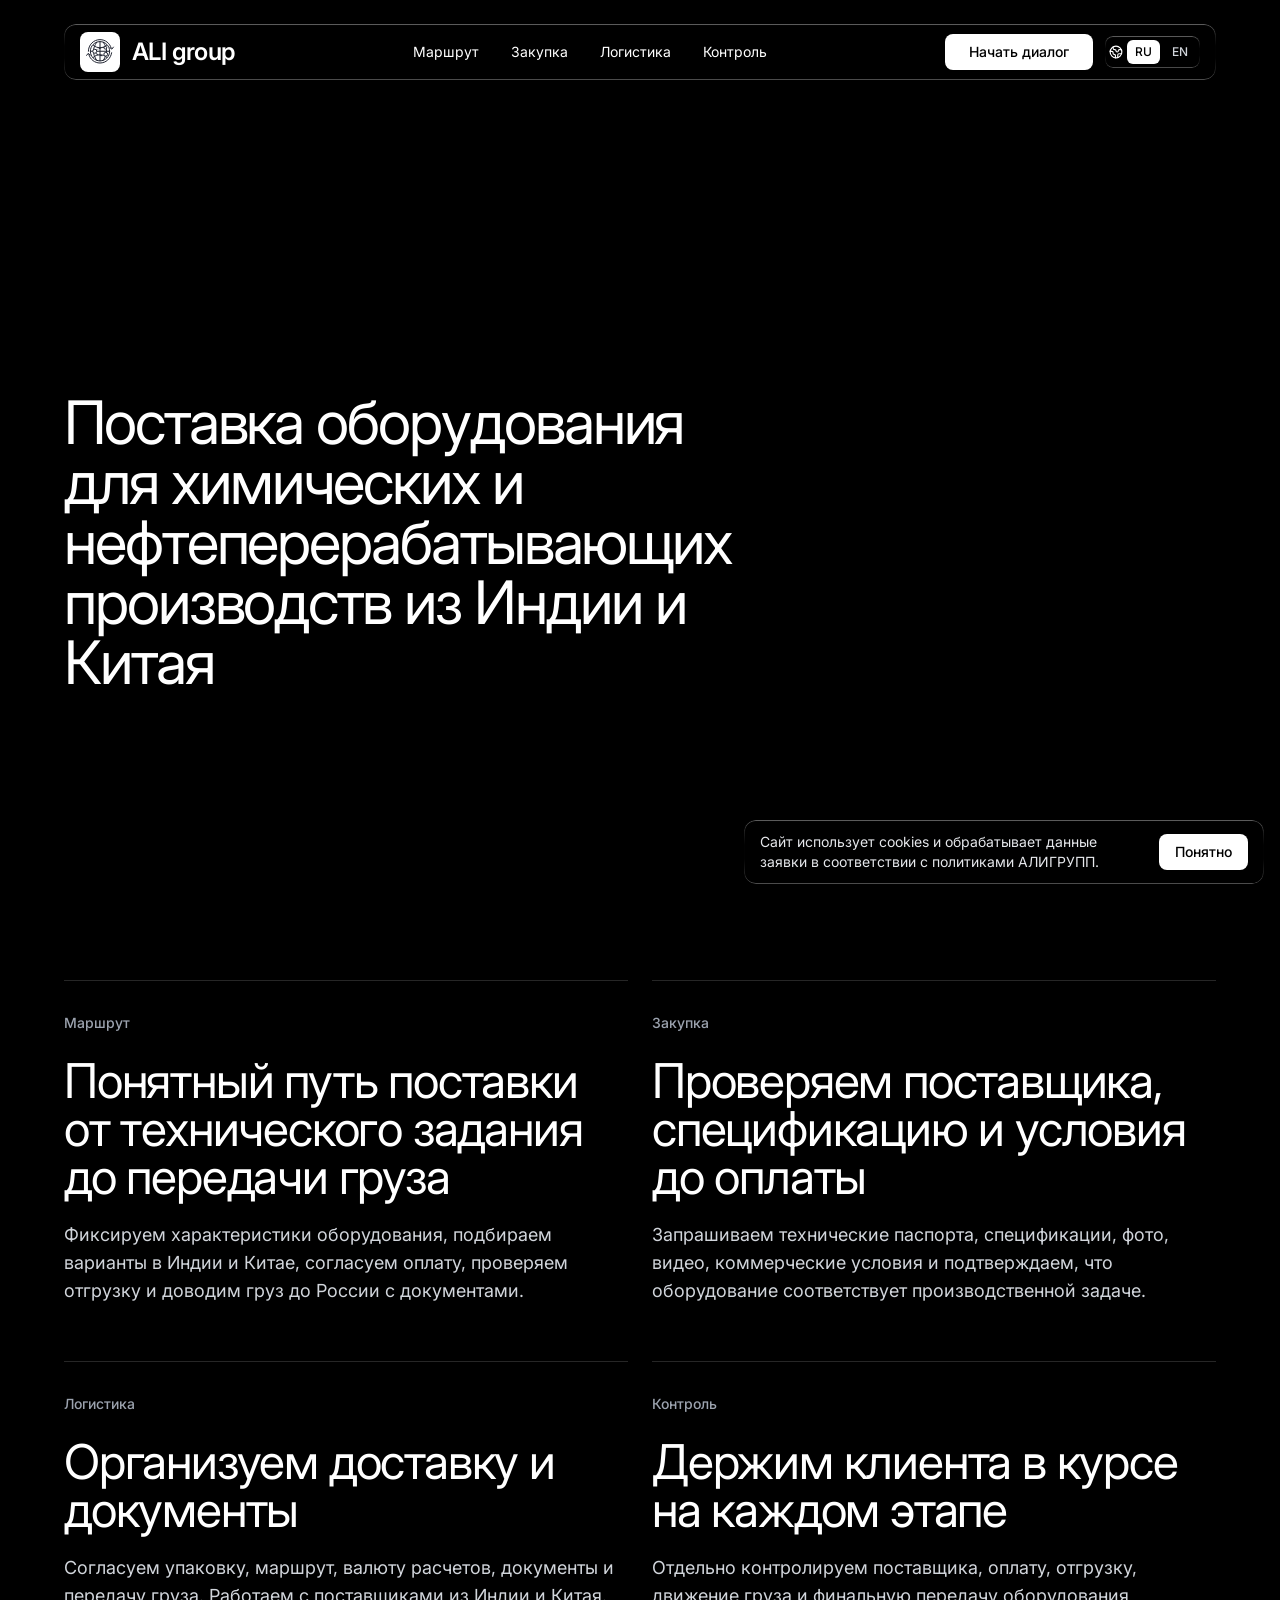
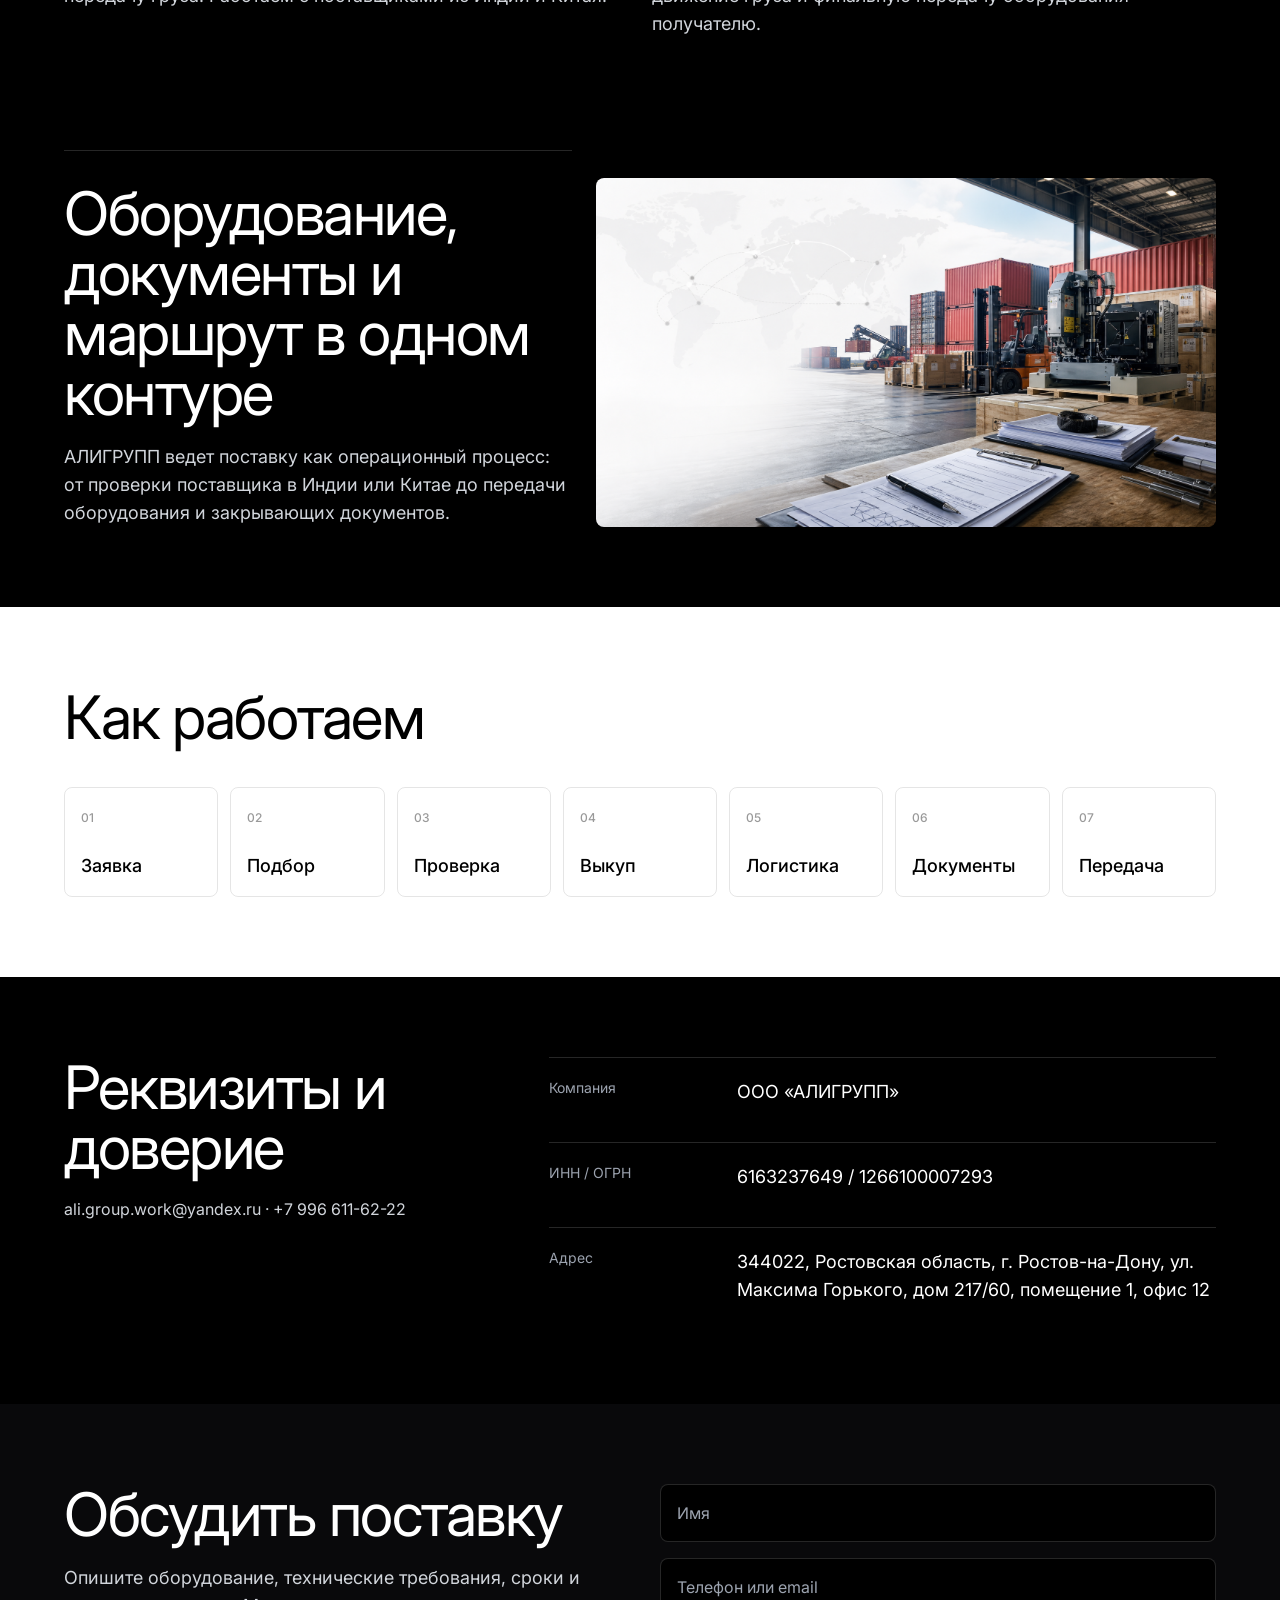
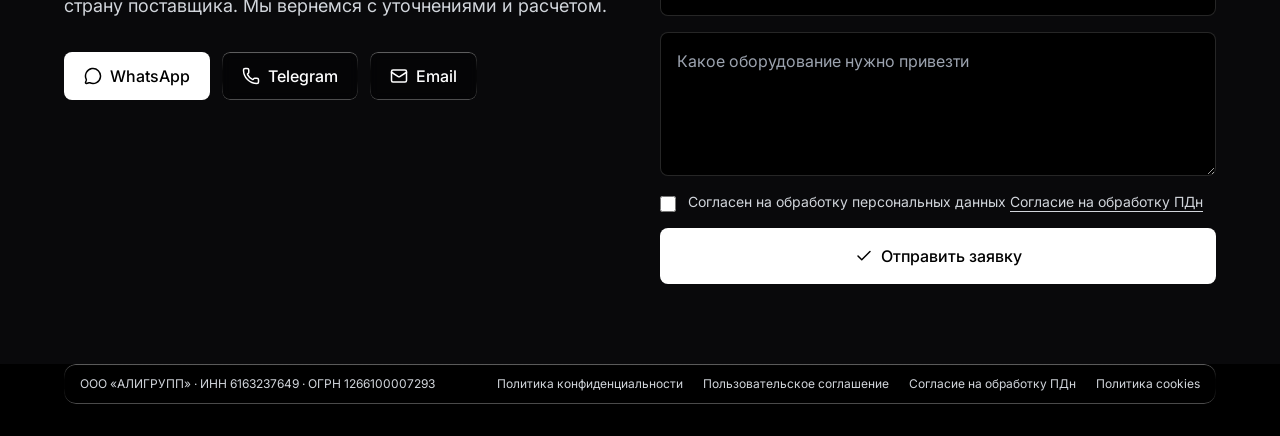
==== commit 7d45f17a: "edits" ====
--- a/index.html
+++ b/index.html
@@ -3,17 +3,17 @@
   <head>
     <meta charset="UTF-8" />
     <meta name="viewport" content="width=device-width, initial-scale=1.0" />
-    <title>АЛИГРУПП - поставка техники и оборудования из Китая в Россию</title>
+    <title>АЛИГРУПП - поставка оборудования для химических и нефтеперерабатывающих производств из Индии и Китая</title>
     <meta
       name="description"
-      content="ООО «АЛИГРУПП»: подбор поставщика, выкуп, проверка, документы и логистика техники из Китая в Россию. Ростов-на-Дону, ИНН 6163237649."
+      content="ООО «АЛИГРУПП»: поставка оборудования для химических и нефтеперерабатывающих производств из Индии и Китая. Ростов-на-Дону, ИНН 6163237649."
     />
     <meta name="theme-color" content="#000000" />
     <meta property="og:type" content="website" />
-    <meta property="og:title" content="АЛИГРУПП - поставка техники из Китая в Россию" />
+    <meta property="og:title" content="АЛИГРУПП - поставка оборудования для химических и нефтеперерабатывающих производств из Индии и Китая" />
     <meta
       property="og:description"
-      content="Поставка промышленной техники из Китая: подбор, закупка, контроль, логистика и документы."
+      content="Поставка оборудования для химических и нефтеперерабатывающих производств из Индии и Китая."
     />
     <meta property="og:image" content="/hero-logistics.png" />
     <meta property="og:locale" content="ru_RU" />
@@ -23,8 +23,8 @@
     <link href="https://fonts.googleapis.com/css2?family=Inter:wght@300;400;500;600&display=swap" rel="stylesheet" />
     <link rel="icon" href="/logo.svg" type="image/svg+xml" />
     <link rel="manifest" href="/site.webmanifest" />
-    <script type="module" crossorigin src="/assets/index-BDWElIlj.js"></script>
-    <link rel="stylesheet" crossorigin href="/assets/index-CNTruBJc.css">
+    <script type="module" crossorigin src="/assets/index-DmC1k7wb.js"></script>
+    <link rel="stylesheet" crossorigin href="/assets/index-By6gbpzr.css">
   </head>
   <body>
     <div id="root"></div>
--- a/assets/index-By6gbpzr.css
+++ b/assets/index-By6gbpzr.css
@@ -0,0 +1 @@
+*,:before,:after{--tw-border-spacing-x: 0;--tw-border-spacing-y: 0;--tw-translate-x: 0;--tw-translate-y: 0;--tw-rotate: 0;--tw-skew-x: 0;--tw-skew-y: 0;--tw-scale-x: 1;--tw-scale-y: 1;--tw-pan-x: ;--tw-pan-y: ;--tw-pinch-zoom: ;--tw-scroll-snap-strictness: proximity;--tw-gradient-from-position: ;--tw-gradient-via-position: ;--tw-gradient-to-position: ;--tw-ordinal: ;--tw-slashed-zero: ;--tw-numeric-figure: ;--tw-numeric-spacing: ;--tw-numeric-fraction: ;--tw-ring-inset: ;--tw-ring-offset-width: 0px;--tw-ring-offset-color: #fff;--tw-ring-color: rgb(59 130 246 / .5);--tw-ring-offset-shadow: 0 0 #0000;--tw-ring-shadow: 0 0 #0000;--tw-shadow: 0 0 #0000;--tw-shadow-colored: 0 0 #0000;--tw-blur: ;--tw-brightness: ;--tw-contrast: ;--tw-grayscale: ;--tw-hue-rotate: ;--tw-invert: ;--tw-saturate: ;--tw-sepia: ;--tw-drop-shadow: ;--tw-backdrop-blur: ;--tw-backdrop-brightness: ;--tw-backdrop-contrast: ;--tw-backdrop-grayscale: ;--tw-backdrop-hue-rotate: ;--tw-backdrop-invert: ;--tw-backdrop-opacity: ;--tw-backdrop-saturate: ;--tw-backdrop-sepia: ;--tw-contain-size: ;--tw-contain-layout: ;--tw-contain-paint: ;--tw-contain-style: }::backdrop{--tw-border-spacing-x: 0;--tw-border-spacing-y: 0;--tw-translate-x: 0;--tw-translate-y: 0;--tw-rotate: 0;--tw-skew-x: 0;--tw-skew-y: 0;--tw-scale-x: 1;--tw-scale-y: 1;--tw-pan-x: ;--tw-pan-y: ;--tw-pinch-zoom: ;--tw-scroll-snap-strictness: proximity;--tw-gradient-from-position: ;--tw-gradient-via-position: ;--tw-gradient-to-position: ;--tw-ordinal: ;--tw-slashed-zero: ;--tw-numeric-figure: ;--tw-numeric-spacing: ;--tw-numeric-fraction: ;--tw-ring-inset: ;--tw-ring-offset-width: 0px;--tw-ring-offset-color: #fff;--tw-ring-color: rgb(59 130 246 / .5);--tw-ring-offset-shadow: 0 0 #0000;--tw-ring-shadow: 0 0 #0000;--tw-shadow: 0 0 #0000;--tw-shadow-colored: 0 0 #0000;--tw-blur: ;--tw-brightness: ;--tw-contrast: ;--tw-grayscale: ;--tw-hue-rotate: ;--tw-invert: ;--tw-saturate: ;--tw-sepia: ;--tw-drop-shadow: ;--tw-backdrop-blur: ;--tw-backdrop-brightness: ;--tw-backdrop-contrast: ;--tw-backdrop-grayscale: ;--tw-backdrop-hue-rotate: ;--tw-backdrop-invert: ;--tw-backdrop-opacity: ;--tw-backdrop-saturate: ;--tw-backdrop-sepia: ;--tw-contain-size: ;--tw-contain-layout: ;--tw-contain-paint: ;--tw-contain-style: }*,:before,:after{box-sizing:border-box;border-width:0;border-style:solid;border-color:#e5e7eb}:before,:after{--tw-content: ""}html,:host{line-height:1.5;-webkit-text-size-adjust:100%;-moz-tab-size:4;-o-tab-size:4;tab-size:4;font-family:Inter,sans-serif;font-feature-settings:normal;font-variation-settings:normal;-webkit-tap-highlight-color:transparent}body{margin:0;line-height:inherit}hr{height:0;color:inherit;border-top-width:1px}abbr:where([title]){-webkit-text-decoration:underline dotted;text-decoration:underline dotted}h1,h2,h3,h4,h5,h6{font-size:inherit;font-weight:inherit}a{color:inherit;text-decoration:inherit}b,strong{font-weight:bolder}code,kbd,samp,pre{font-family:ui-monospace,SFMono-Regular,Menlo,Monaco,Consolas,Liberation Mono,Courier New,monospace;font-feature-settings:normal;font-variation-settings:normal;font-size:1em}small{font-size:80%}sub,sup{font-size:75%;line-height:0;position:relative;vertical-align:baseline}sub{bottom:-.25em}sup{top:-.5em}table{text-indent:0;border-color:inherit;border-collapse:collapse}button,input,optgroup,select,textarea{font-family:inherit;font-feature-settings:inherit;font-variation-settings:inherit;font-size:100%;font-weight:inherit;line-height:inherit;letter-spacing:inherit;color:inherit;margin:0;padding:0}button,select{text-transform:none}button,input:where([type=button]),input:where([type=reset]),input:where([type=submit]){-webkit-appearance:button;background-color:transparent;background-image:none}:-moz-focusring{outline:auto}:-moz-ui-invalid{box-shadow:none}progress{vertical-align:baseline}::-webkit-inner-spin-button,::-webkit-outer-spin-button{height:auto}[type=search]{-webkit-appearance:textfield;outline-offset:-2px}::-webkit-search-decoration{-webkit-appearance:none}::-webkit-file-upload-button{-webkit-appearance:button;font:inherit}summary{display:list-item}blockquote,dl,dd,h1,h2,h3,h4,h5,h6,hr,figure,p,pre{margin:0}fieldset{margin:0;padding:0}legend{padding:0}ol,ul,menu{list-style:none;margin:0;padding:0}dialog{padding:0}textarea{resize:vertical}input::-moz-placeholder,textarea::-moz-placeholder{opacity:1;color:#9ca3af}input::placeholder,textarea::placeholder{opacity:1;color:#9ca3af}button,[role=button]{cursor:pointer}:disabled{cursor:default}img,svg,video,canvas,audio,iframe,embed,object{display:block;vertical-align:middle}img,video{max-width:100%;height:auto}[hidden]:where(:not([hidden=until-found])){display:none}.visible{visibility:visible}.fixed{position:fixed}.absolute{position:absolute}.relative{position:relative}.inset-0{inset:0}.bottom-4{bottom:1rem}.left-4{left:1rem}.right-4{right:1rem}.z-10{z-index:10}.z-20{z-index:20}.mx-auto{margin-left:auto;margin-right:auto}.mb-10{margin-bottom:2.5rem}.mb-5{margin-bottom:1.25rem}.mb-6{margin-bottom:1.5rem}.mb-8{margin-bottom:2rem}.ml-2{margin-left:.5rem}.mt-1{margin-top:.25rem}.mt-10{margin-top:2.5rem}.mt-3{margin-top:.75rem}.mt-5{margin-top:1.25rem}.mt-6{margin-top:1.5rem}.mt-8{margin-top:2rem}.block{display:block}.inline-block{display:inline-block}.flex{display:flex}.inline-flex{display:inline-flex}.grid{display:grid}.inline-grid{display:inline-grid}.hidden{display:none}.aspect-\[16\/9\]{aspect-ratio:16/9}.h-4{height:1rem}.h-8{height:2rem}.h-9{height:2.25rem}.h-full{height:100%}.min-h-36{min-height:9rem}.min-h-screen{min-height:100vh}.w-4{width:1rem}.w-8{width:2rem}.w-9{width:2.25rem}.w-\[0\.22em\]{width:.22em}.w-full{width:100%}.min-w-0{min-width:0px}.max-w-3xl{max-width:48rem}.max-w-6xl{max-width:72rem}.max-w-7xl{max-width:80rem}.max-w-md{max-width:28rem}.max-w-xl{max-width:36rem}.flex-1{flex:1 1 0%}.transform{transform:translate(var(--tw-translate-x),var(--tw-translate-y)) rotate(var(--tw-rotate)) skew(var(--tw-skew-x)) skewY(var(--tw-skew-y)) scaleX(var(--tw-scale-x)) scaleY(var(--tw-scale-y))}.resize-y{resize:vertical}.scroll-mt-24{scroll-margin-top:6rem}.flex-col{flex-direction:column}.flex-wrap{flex-wrap:wrap}.place-items-center{place-items:center}.items-start{align-items:flex-start}.items-end{align-items:flex-end}.items-center{align-items:center}.justify-start{justify-content:flex-start}.justify-end{justify-content:flex-end}.justify-center{justify-content:center}.justify-between{justify-content:space-between}.gap-1{gap:.25rem}.gap-10{gap:2.5rem}.gap-2{gap:.5rem}.gap-3{gap:.75rem}.gap-4{gap:1rem}.gap-6{gap:1.5rem}.gap-8{gap:2rem}.gap-x-5{-moz-column-gap:1.25rem;column-gap:1.25rem}.gap-y-2{row-gap:.5rem}.gap-y-3{row-gap:.75rem}.space-y-5>:not([hidden])~:not([hidden]){--tw-space-y-reverse: 0;margin-top:calc(1.25rem * calc(1 - var(--tw-space-y-reverse)));margin-bottom:calc(1.25rem * var(--tw-space-y-reverse))}.overflow-hidden{overflow:hidden}.overflow-x-hidden{overflow-x:hidden}.whitespace-nowrap{white-space:nowrap}.rounded-lg{border-radius:.5rem}.rounded-md{border-radius:.375rem}.rounded-xl{border-radius:.75rem}.border{border-width:1px}.border-t{border-top-width:1px}.border-black\/10{border-color:#0000001a}.border-white\/15{border-color:#ffffff26}.border-white\/20{border-color:#fff3}.bg-black{--tw-bg-opacity: 1;background-color:rgb(0 0 0 / var(--tw-bg-opacity, 1))}.bg-white{--tw-bg-opacity: 1;background-color:rgb(255 255 255 / var(--tw-bg-opacity, 1))}.bg-zinc-950{--tw-bg-opacity: 1;background-color:rgb(9 9 11 / var(--tw-bg-opacity, 1))}.object-contain{-o-object-fit:contain;object-fit:contain}.object-cover{-o-object-fit:cover;object-fit:cover}.p-1{padding:.25rem}.p-2{padding:.5rem}.p-4{padding:1rem}.px-2{padding-left:.5rem;padding-right:.5rem}.px-3{padding-left:.75rem;padding-right:.75rem}.px-4{padding-left:1rem;padding-right:1rem}.px-5{padding-left:1.25rem;padding-right:1.25rem}.px-6{padding-left:1.5rem;padding-right:1.5rem}.px-8{padding-left:2rem;padding-right:2rem}.py-1{padding-top:.25rem;padding-bottom:.25rem}.py-2{padding-top:.5rem;padding-bottom:.5rem}.py-20{padding-top:5rem;padding-bottom:5rem}.py-3{padding-top:.75rem;padding-bottom:.75rem}.py-4{padding-top:1rem;padding-bottom:1rem}.py-5{padding-top:1.25rem;padding-bottom:1.25rem}.py-6{padding-top:1.5rem;padding-bottom:1.5rem}.py-8{padding-top:2rem;padding-bottom:2rem}.pb-12{padding-bottom:3rem}.pb-20{padding-bottom:5rem}.pb-8{padding-bottom:2rem}.pt-6{padding-top:1.5rem}.pt-8{padding-top:2rem}.text-left{text-align:left}.font-sans{font-family:Inter,sans-serif}.text-3xl{font-size:1.875rem;line-height:2.25rem}.text-4xl{font-size:2.25rem;line-height:2.5rem}.text-\[1\.55rem\]{font-size:1.55rem}.text-base{font-size:1rem;line-height:1.5rem}.text-lg{font-size:1.125rem;line-height:1.75rem}.text-sm{font-size:.875rem;line-height:1.25rem}.text-xl{font-size:1.25rem;line-height:1.75rem}.text-xs{font-size:.75rem;line-height:1rem}.font-light{font-weight:300}.font-medium{font-weight:500}.font-normal{font-weight:400}.font-semibold{font-weight:600}.leading-7{line-height:1.75rem}.leading-\[1\.04\]{line-height:1.04}.tracking-tight{letter-spacing:-.025em}.text-black{--tw-text-opacity: 1;color:rgb(0 0 0 / var(--tw-text-opacity, 1))}.text-black\/40{color:#0006}.text-gray-200{--tw-text-opacity: 1;color:rgb(229 231 235 / var(--tw-text-opacity, 1))}.text-gray-300{--tw-text-opacity: 1;color:rgb(209 213 219 / var(--tw-text-opacity, 1))}.text-gray-400{--tw-text-opacity: 1;color:rgb(156 163 175 / var(--tw-text-opacity, 1))}.text-white{--tw-text-opacity: 1;color:rgb(255 255 255 / var(--tw-text-opacity, 1))}.underline{text-decoration-line:underline}.underline-offset-4{text-underline-offset:4px}.accent-white{accent-color:#fff}.opacity-0{opacity:0}.opacity-100{opacity:1}.outline-none{outline:2px solid transparent;outline-offset:2px}.transition-\[opacity\,transform\]{transition-property:opacity,transform;transition-timing-function:cubic-bezier(.4,0,.2,1);transition-duration:.15s}.transition-colors{transition-property:color,background-color,border-color,text-decoration-color,fill,stroke;transition-timing-function:cubic-bezier(.4,0,.2,1);transition-duration:.15s}.transition-opacity{transition-property:opacity;transition-timing-function:cubic-bezier(.4,0,.2,1);transition-duration:.15s}*{box-sizing:border-box}html,body,#root{min-height:100%}html{scroll-behavior:smooth}body{margin:0;font-family:Inter,sans-serif;-webkit-font-smoothing:antialiased;-moz-osx-font-smoothing:grayscale;background:#000}a{text-decoration:none}img{display:block;max-width:100%}.liquid-glass{background:#0006;background-blend-mode:luminosity;backdrop-filter:blur(4px);-webkit-backdrop-filter:blur(4px);border:none;box-shadow:inset 0 1px 1px #ffffff1a;position:relative;overflow:hidden}.liquid-glass:before{content:"";position:absolute;inset:0;border-radius:inherit;padding:1.4px;background:linear-gradient(180deg,#ffffff4d,#ffffff1a 20%,#fff0 40% 60%,#ffffff1a 80%,#ffffff4d);-webkit-mask:linear-gradient(#fff 0 0) content-box,linear-gradient(#fff 0 0);-webkit-mask-composite:xor;mask-composite:exclude;pointer-events:none}@media(prefers-reduced-motion:reduce){*,*:before,*:after{animation-duration:.01ms!important;animation-iteration-count:1!important;scroll-behavior:auto!important;transition-duration:.01ms!important}}.hover\:bg-gray-100:hover{--tw-bg-opacity: 1;background-color:rgb(243 244 246 / var(--tw-bg-opacity, 1))}.hover\:bg-white:hover{--tw-bg-opacity: 1;background-color:rgb(255 255 255 / var(--tw-bg-opacity, 1))}.hover\:text-black:hover{--tw-text-opacity: 1;color:rgb(0 0 0 / var(--tw-text-opacity, 1))}.hover\:text-gray-300:hover{--tw-text-opacity: 1;color:rgb(209 213 219 / var(--tw-text-opacity, 1))}.hover\:text-white:hover{--tw-text-opacity: 1;color:rgb(255 255 255 / var(--tw-text-opacity, 1))}.focus\:border-white:focus{--tw-border-opacity: 1;border-color:rgb(255 255 255 / var(--tw-border-opacity, 1))}@media(min-width:640px){.sm\:block{display:block}.sm\:inline{display:inline}.sm\:inline-flex{display:inline-flex}.sm\:flex-row{flex-direction:row}.sm\:items-center{align-items:center}.sm\:justify-between{justify-content:space-between}.sm\:px-5{padding-left:1.25rem;padding-right:1.25rem}.sm\:text-4xl{font-size:2.25rem;line-height:2.5rem}}@media(min-width:768px){.md\:left-auto{left:auto}.md\:ml-3{margin-left:.75rem}.md\:flex{display:flex}.md\:hidden{display:none}.md\:h-10{height:2.5rem}.md\:w-10{width:2.5rem}.md\:w-\[520px\]{width:520px}.md\:grid-cols-7{grid-template-columns:repeat(7,minmax(0,1fr))}.md\:grid-cols-\[180px_1fr\]{grid-template-columns:180px 1fr}.md\:gap-3{gap:.75rem}.md\:px-12{padding-left:3rem;padding-right:3rem}.md\:px-6{padding-left:1.5rem;padding-right:1.5rem}.md\:text-2xl{font-size:1.5rem;line-height:2rem}.md\:text-5xl{font-size:3rem;line-height:1}.md\:text-6xl{font-size:3.75rem;line-height:1}.md\:text-lg{font-size:1.125rem;line-height:1.75rem}.md\:text-xl{font-size:1.25rem;line-height:1.75rem}}@media(min-width:1024px){.lg\:mt-0{margin-top:0}.lg\:grid{display:grid}.lg\:grid-cols-2{grid-template-columns:repeat(2,minmax(0,1fr))}.lg\:grid-cols-\[0\.8fr_1\.2fr\]{grid-template-columns:.8fr 1.2fr}.lg\:grid-cols-\[0\.9fr_1\.1fr\]{grid-template-columns:.9fr 1.1fr}.lg\:grid-cols-\[minmax\(0\,1\.35fr\)_minmax\(280px\,0\.65fr\)\]{grid-template-columns:minmax(0,1.35fr) minmax(280px,.65fr)}.lg\:items-end{align-items:flex-end}.lg\:justify-end{justify-content:flex-end}.lg\:px-16{padding-left:4rem;padding-right:4rem}.lg\:pb-16{padding-bottom:4rem}.lg\:text-2xl{font-size:1.5rem;line-height:2rem}.lg\:text-5xl{font-size:3rem;line-height:1}}@media(min-width:1280px){.xl\:text-6xl{font-size:3.75rem;line-height:1}}
